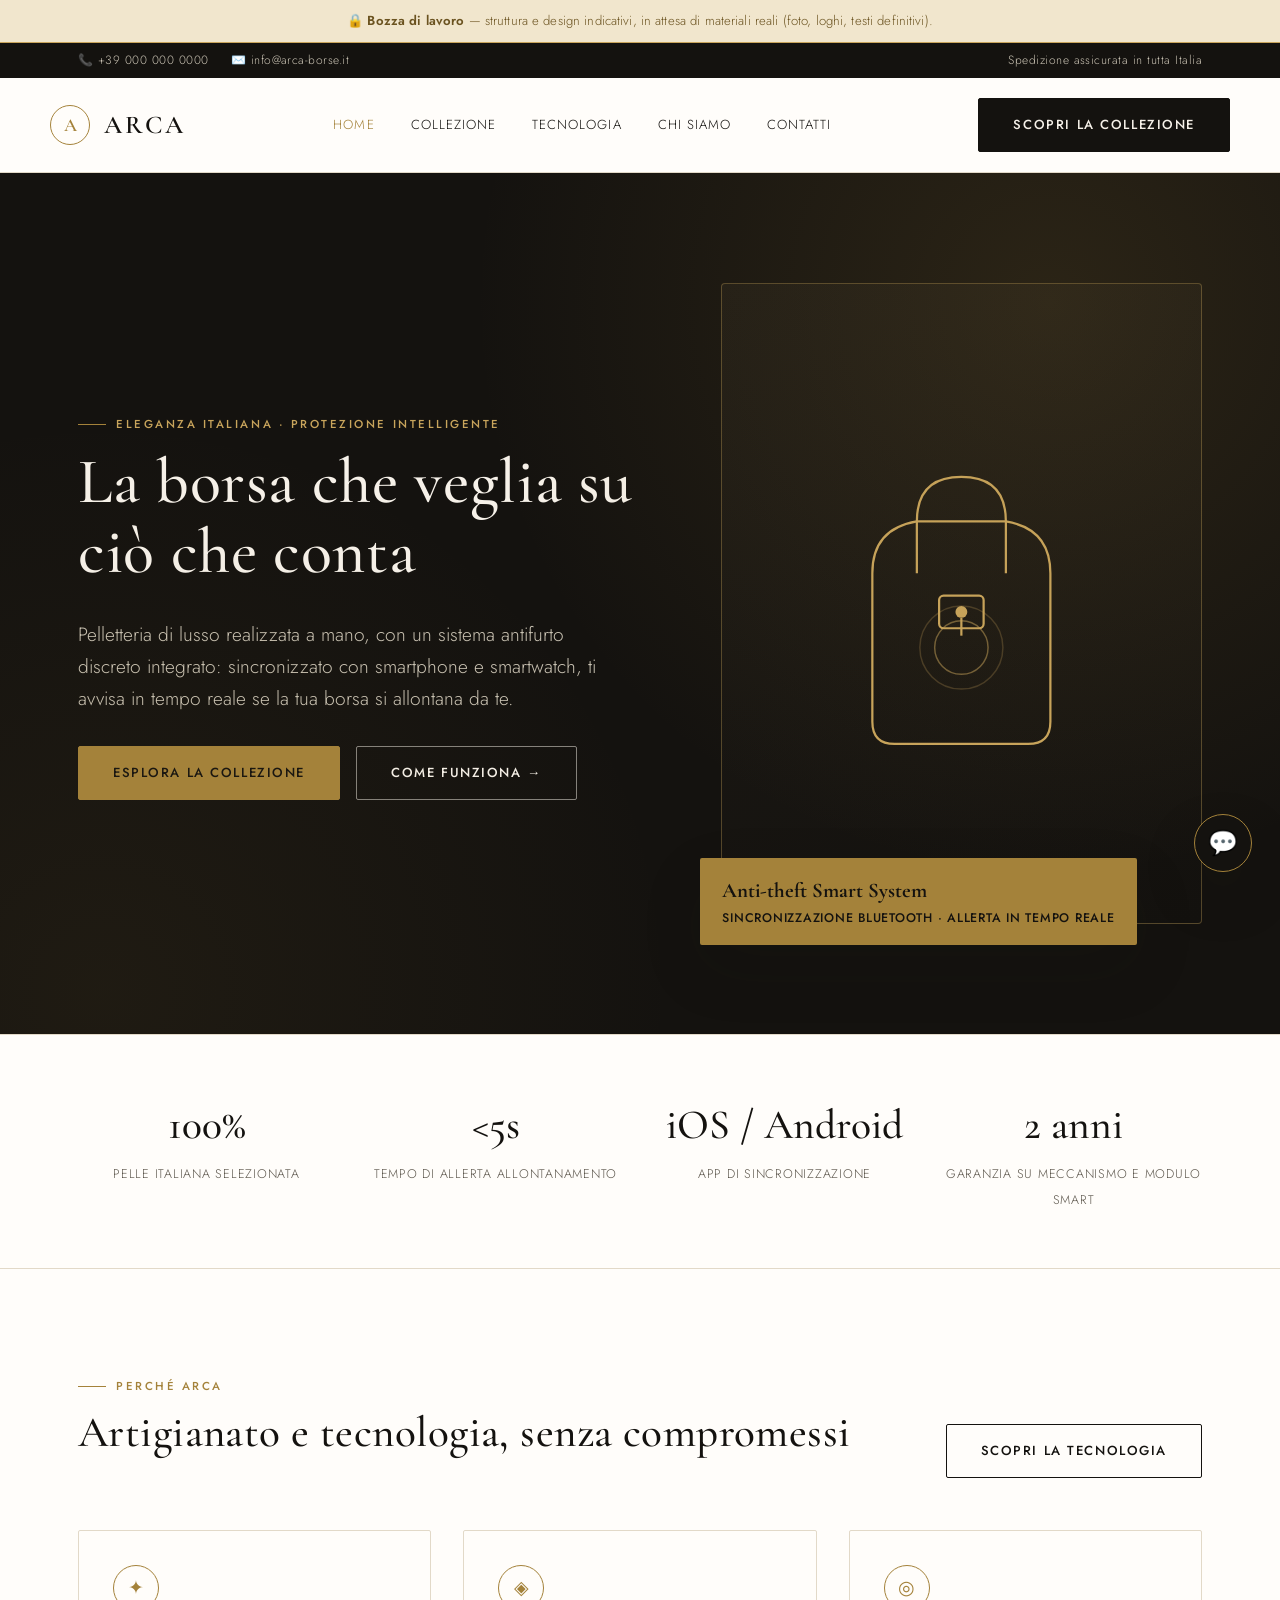
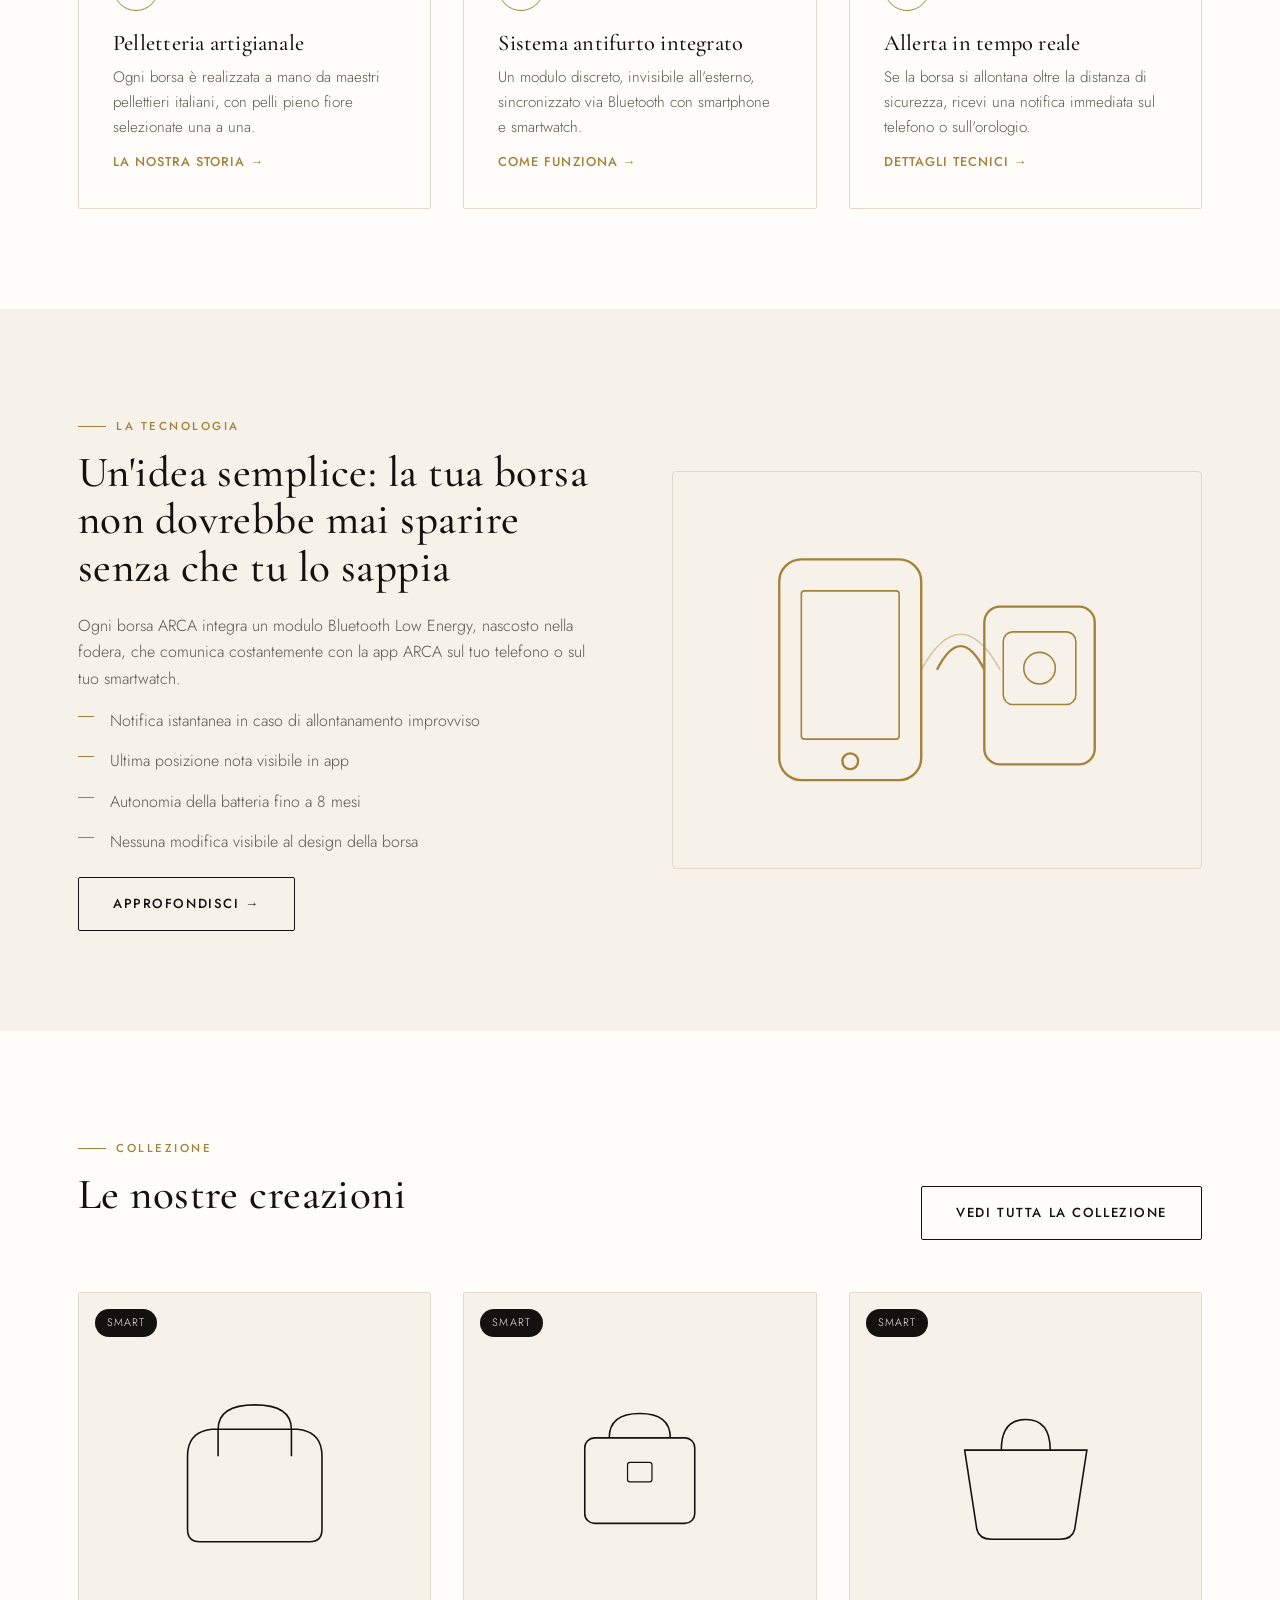
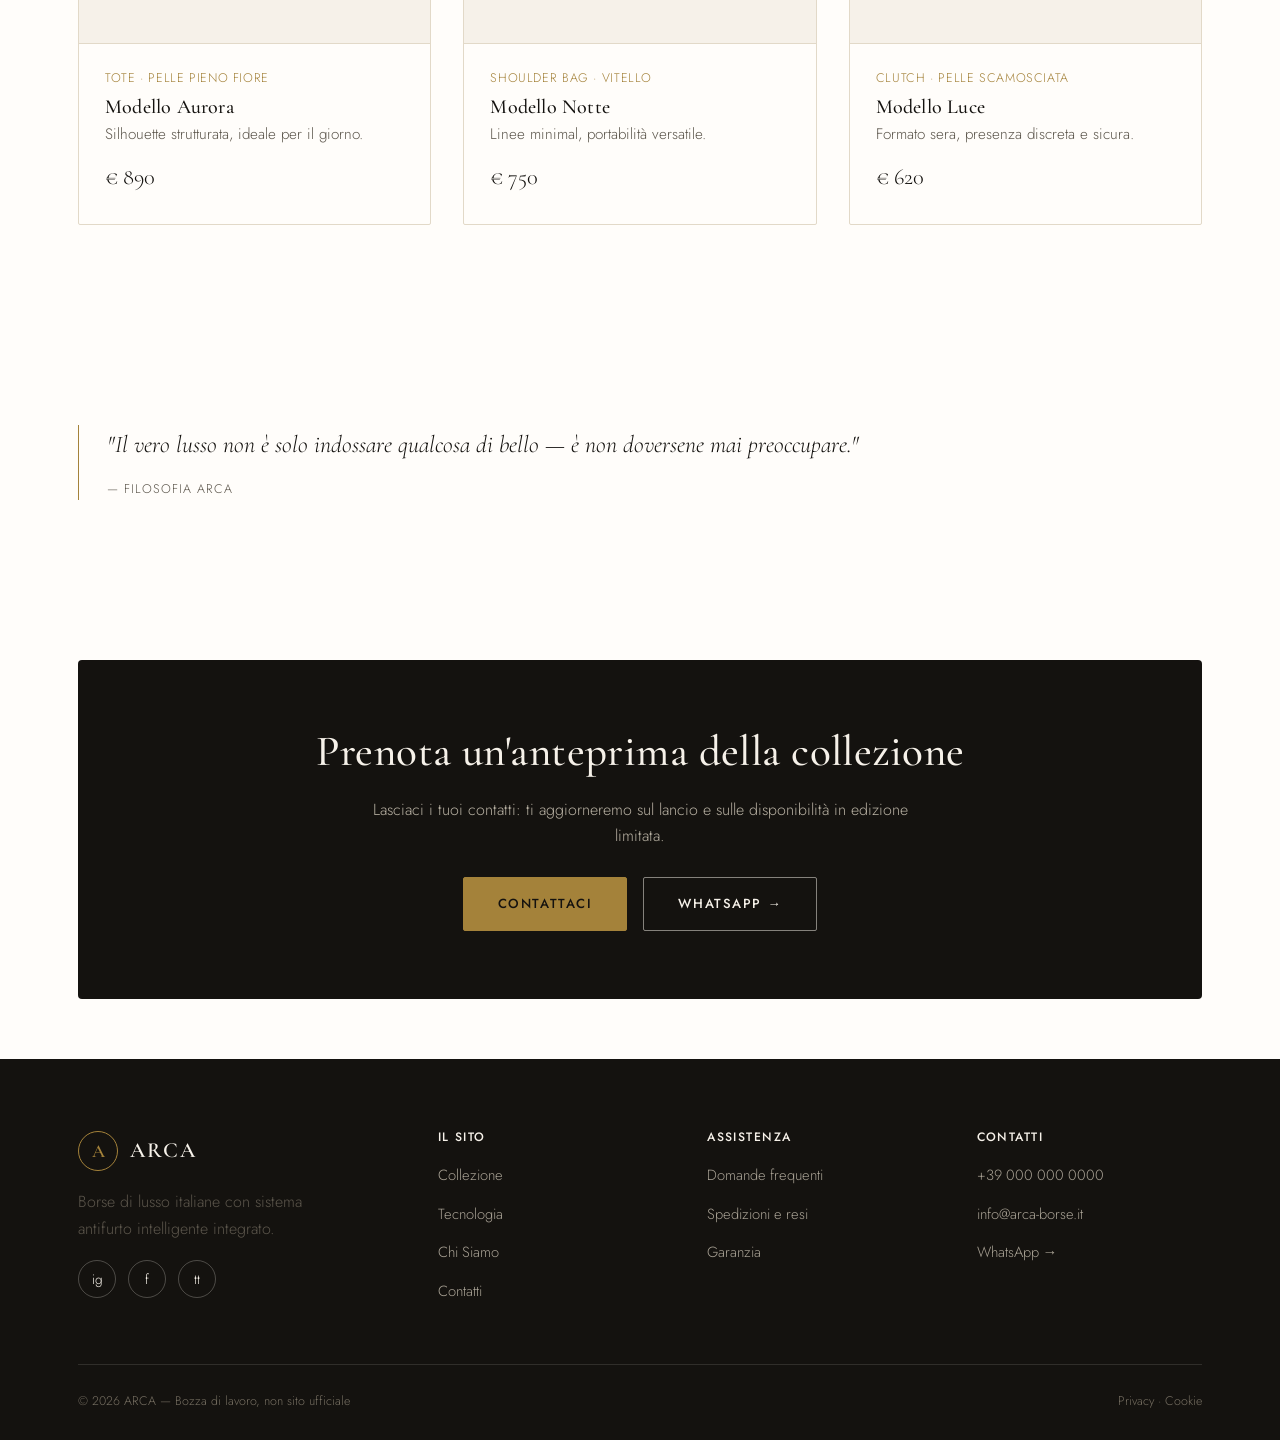
==== index.html @ d9503a75 "Add files via upload" ====
<!DOCTYPE html>
<html lang="it">
<head>
<meta charset="UTF-8">
<meta name="viewport" content="width=device-width, initial-scale=1.0">
<title>ARCA — Borse di lusso con sistema antifurto intelligente</title>
<meta name="description" content="ARCA: borse di lusso italiane con sistema antifurto integrato, sincronizzato con smartphone e smartwatch. Eleganza artigianale, protezione intelligente.">
<link rel="preconnect" href="https://fonts.googleapis.com">
<link href="https://fonts.googleapis.com/css2?family=Cormorant+Garamond:wght@500;600;700&family=Jost:wght@300;400;500;600&display=swap" rel="stylesheet">
<link rel="stylesheet" href="css/style.css">
</head>
<body>

<div class="draft-banner">🔒 <strong>Bozza di lavoro</strong> — struttura e design indicativi, in attesa di materiali reali (foto, loghi, testi definitivi).</div>

<header class="site-header">
  <div class="topbar">
    <div class="container">
      <div class="topbar-contacts">
        <a href="tel:+390000000000">📞 +39 000 000 0000</a>
        <a href="mailto:info@arca-borse.it">✉️ info@arca-borse.it</a>
      </div>
      <div class="topbar-contacts">
        <span>Spedizione assicurata in tutta Italia</span>
      </div>
    </div>
  </div>
  <nav class="navbar container">
    <a href="index.html" class="brand">
      <span class="brand-mark">A</span>
      <span>ARCA</span>
    </a>
    <ul class="nav-links">
      <li><a href="index.html" class="active">Home</a></li>
      <li><a href="collezione.html">Collezione</a></li>
      <li><a href="tecnologia.html">Tecnologia</a></li>
      <li><a href="chi-siamo.html">Chi Siamo</a></li>
      <li><a href="contatti.html">Contatti</a></li>
    </ul>
    <div class="nav-cta">
      <a href="collezione.html" class="btn btn--primary">Scopri la collezione</a>
      <button class="nav-toggle" aria-label="Menu">☰</button>
    </div>
  </nav>
</header>

<section class="hero">
  <div class="container">
    <div>
      <div class="eyebrow" style="color:var(--gold-light);">Eleganza italiana · Protezione intelligente</div>
      <h1>La borsa che veglia su ciò che conta</h1>
      <p class="lead">Pelletteria di lusso realizzata a mano, con un sistema antifurto discreto integrato: sincronizzato con smartphone e smartwatch, ti avvisa in tempo reale se la tua borsa si allontana da te.</p>
      <div class="hero-actions">
        <a href="collezione.html" class="btn btn--gold">Esplora la collezione</a>
        <a href="tecnologia.html" class="btn btn--outline-light">Come funziona →</a>
      </div>
    </div>
    <div class="hero-media">
      <svg viewBox="0 0 200 220" fill="none" xmlns="http://www.w3.org/2000/svg">
        <path d="M40 90 Q40 60 70 55 L130 55 Q160 60 160 90 L160 190 Q160 205 145 205 L55 205 Q40 205 40 190 Z" stroke="#c9a55c" stroke-width="1.5"/>
        <path d="M70 90 L70 55 Q70 25 100 25 Q130 25 130 55 L130 90" stroke="#c9a55c" stroke-width="1.5"/>
        <rect x="85" y="105" width="30" height="22" rx="3" stroke="#c9a55c" stroke-width="1.5"/>
        <circle cx="100" cy="116" r="4" fill="#c9a55c"/>
        <path d="M100 120 L100 132" stroke="#c9a55c" stroke-width="1.5"/>
        <circle cx="100" cy="140" r="18" stroke="#c9a55c" stroke-width="1" opacity="0.5"/>
        <circle cx="100" cy="140" r="28" stroke="#c9a55c" stroke-width="1" opacity="0.25"/>
      </svg>
      <div class="hero-badge">
        <b>Anti-theft Smart System</b>
        Sincronizzazione Bluetooth · Allerta in tempo reale
      </div>
    </div>
  </div>
</section>

<section class="stats-strip">
  <div class="container">
    <div class="grid grid--4">
      <div><b>100%</b><span>Pelle italiana selezionata</span></div>
      <div><b>&lt;5s</b><span>Tempo di allerta allontanamento</span></div>
      <div><b>iOS / Android</b><span>App di sincronizzazione</span></div>
      <div><b>2 anni</b><span>Garanzia su meccanismo e modulo smart</span></div>
    </div>
  </div>
</section>

<section class="section">
  <div class="container">
    <div class="section-head">
      <div>
        <div class="eyebrow">Perché ARCA</div>
        <h2>Artigianato e tecnologia, senza compromessi</h2>
      </div>
      <a href="tecnologia.html" class="btn btn--outline">Scopri la tecnologia</a>
    </div>
    <div class="grid grid--3">
      <div class="card">
        <div class="card-icon">✦</div>
        <h3>Pelletteria artigianale</h3>
        <p>Ogni borsa è realizzata a mano da maestri pellettieri italiani, con pelli pieno fiore selezionate una a una.</p>
        <a href="chi-siamo.html" class="card-link">La nostra storia →</a>
      </div>
      <div class="card">
        <div class="card-icon">◈</div>
        <h3>Sistema antifurto integrato</h3>
        <p>Un modulo discreto, invisibile all'esterno, sincronizzato via Bluetooth con smartphone e smartwatch.</p>
        <a href="tecnologia.html" class="card-link">Come funziona →</a>
      </div>
      <div class="card">
        <div class="card-icon">◎</div>
        <h3>Allerta in tempo reale</h3>
        <p>Se la borsa si allontana oltre la distanza di sicurezza, ricevi una notifica immediata sul telefono o sull'orologio.</p>
        <a href="tecnologia.html" class="card-link">Dettagli tecnici →</a>
      </div>
    </div>
  </div>
</section>

<section class="section section--cream">
  <div class="container feature">
    <div>
      <div class="eyebrow">La tecnologia</div>
      <h2>Un'idea semplice: la tua borsa non dovrebbe mai sparire senza che tu lo sappia</h2>
      <p>Ogni borsa ARCA integra un modulo Bluetooth Low Energy, nascosto nella fodera, che comunica costantemente con la app ARCA sul tuo telefono o sul tuo smartwatch.</p>
      <ul class="list-check">
        <li>Notifica istantanea in caso di allontanamento improvviso</li>
        <li>Ultima posizione nota visibile in app</li>
        <li>Autonomia della batteria fino a 8 mesi</li>
        <li>Nessuna modifica visibile al design della borsa</li>
      </ul>
      <a href="tecnologia.html" class="btn btn--outline" style="margin-top:8px;">Approfondisci →</a>
    </div>
    <div class="feature-media">
      <svg viewBox="0 0 240 200" fill="none" xmlns="http://www.w3.org/2000/svg">
        <rect x="20" y="30" width="90" height="140" rx="14" stroke="#a4823a" stroke-width="1.5"/>
        <rect x="34" y="50" width="62" height="94" rx="2" stroke="#a4823a" stroke-width="1"/>
        <circle cx="65" cy="158" r="5" stroke="#a4823a" stroke-width="1.5"/>
        <path d="M120 100 Q135 70 150 100" stroke="#a4823a" stroke-width="1.5" fill="none"/>
        <path d="M110 100 Q135 55 160 100" stroke="#a4823a" stroke-width="1" fill="none" opacity="0.4"/>
        <rect x="150" y="60" width="70" height="100" rx="10" stroke="#a4823a" stroke-width="1.5"/>
        <rect x="162" y="76" width="46" height="46" rx="6" stroke="#a4823a" stroke-width="1"/>
        <circle cx="185" cy="99" r="10" stroke="#a4823a" stroke-width="1"/>
      </svg>
    </div>
  </div>
</section>

<section class="section">
  <div class="container">
    <div class="section-head">
      <div>
        <div class="eyebrow">Collezione</div>
        <h2>Le nostre creazioni</h2>
      </div>
      <a href="collezione.html" class="btn btn--outline">Vedi tutta la collezione</a>
    </div>
    <div class="grid grid--3">
      <div class="card product-card">
        <div class="product-media">
          <span class="product-tag">Smart</span>
          <svg viewBox="0 0 160 140" fill="none" xmlns="http://www.w3.org/2000/svg">
            <path d="M25 60 Q25 40 45 38 L115 38 Q135 40 135 60 L135 120 Q135 130 125 130 L35 130 Q25 130 25 120 Z" stroke="#14120f" stroke-width="1.3"/>
            <path d="M50 60 L50 38 Q50 18 80 18 Q110 18 110 38 L110 60" stroke="#14120f" stroke-width="1.3"/>
          </svg>
        </div>
        <div class="product-body">
          <div class="product-meta">Tote · Pelle pieno fiore</div>
          <h3>Modello Aurora</h3>
          <p>Silhouette strutturata, ideale per il giorno.</p>
          <div class="product-price">€ 890</div>
        </div>
      </div>
      <div class="card product-card">
        <div class="product-media">
          <span class="product-tag">Smart</span>
          <svg viewBox="0 0 160 140" fill="none" xmlns="http://www.w3.org/2000/svg">
            <rect x="35" y="45" width="90" height="70" rx="8" stroke="#14120f" stroke-width="1.3"/>
            <path d="M55 45 Q55 25 80 25 Q105 25 105 45" stroke="#14120f" stroke-width="1.3"/>
            <rect x="70" y="65" width="20" height="16" rx="2" stroke="#14120f" stroke-width="1"/>
          </svg>
        </div>
        <div class="product-body">
          <div class="product-meta">Shoulder bag · Vitello</div>
          <h3>Modello Notte</h3>
          <p>Linee minimal, portabilità versatile.</p>
          <div class="product-price">€ 750</div>
        </div>
      </div>
      <div class="card product-card">
        <div class="product-media">
          <span class="product-tag">Smart</span>
          <svg viewBox="0 0 160 140" fill="none" xmlns="http://www.w3.org/2000/svg">
            <path d="M30 55 L130 55 L120 120 Q118 128 108 128 L52 128 Q42 128 40 120 Z" stroke="#14120f" stroke-width="1.3"/>
            <path d="M60 55 Q60 30 80 30 Q100 30 100 55" stroke="#14120f" stroke-width="1.3"/>
          </svg>
        </div>
        <div class="product-body">
          <div class="product-meta">Clutch · Pelle scamosciata</div>
          <h3>Modello Luce</h3>
          <p>Formato sera, presenza discreta e sicura.</p>
          <div class="product-price">€ 620</div>
        </div>
      </div>
    </div>
  </div>
</section>

<section class="section">
  <div class="container">
    <blockquote class="quote-block">
      "Il vero lusso non è solo indossare qualcosa di bello — è non doversene mai preoccupare."
      <cite>— Filosofia ARCA</cite>
    </blockquote>
  </div>
</section>

<section class="section--tight">
  <div class="container">
    <div class="cta-banner">
      <h2>Prenota un'anteprima della collezione</h2>
      <p>Lasciaci i tuoi contatti: ti aggiorneremo sul lancio e sulle disponibilità in edizione limitata.</p>
      <div class="cta-actions">
        <a href="contatti.html" class="btn btn--gold">Contattaci</a>
        <a href="https://wa.me/390000000000" class="btn btn--outline-light" target="_blank" rel="noopener">WhatsApp →</a>
      </div>
    </div>
  </div>
</section>

<footer class="site-footer">
  <div class="container">
    <div class="footer-grid">
      <div>
        <div class="footer-brand"><span class="brand-mark">A</span> ARCA</div>
        <p style="max-width:280px;">Borse di lusso italiane con sistema antifurto intelligente integrato.</p>
        <div class="footer-social">
          <a href="#" aria-label="Instagram">ig</a>
          <a href="#" aria-label="Facebook">f</a>
          <a href="#" aria-label="TikTok">tt</a>
        </div>
      </div>
      <div class="footer-col">
        <h4>Il sito</h4>
        <ul>
          <li><a href="collezione.html">Collezione</a></li>
          <li><a href="tecnologia.html">Tecnologia</a></li>
          <li><a href="chi-siamo.html">Chi Siamo</a></li>
          <li><a href="contatti.html">Contatti</a></li>
        </ul>
      </div>
      <div class="footer-col">
        <h4>Assistenza</h4>
        <ul>
          <li><a href="contatti.html">Domande frequenti</a></li>
          <li><a href="contatti.html">Spedizioni e resi</a></li>
          <li><a href="contatti.html">Garanzia</a></li>
        </ul>
      </div>
      <div class="footer-col">
        <h4>Contatti</h4>
        <ul>
          <li><a href="tel:+390000000000">+39 000 000 0000</a></li>
          <li><a href="mailto:info@arca-borse.it">info@arca-borse.it</a></li>
          <li><a href="https://wa.me/390000000000">WhatsApp →</a></li>
        </ul>
      </div>
    </div>
    <div class="footer-bottom">
      <span>© 2026 ARCA — Bozza di lavoro, non sito ufficiale</span>
      <span><a href="#">Privacy</a> · <a href="#">Cookie</a></span>
    </div>
  </div>
</footer>

<a href="https://wa.me/390000000000" class="whatsapp-float" target="_blank" rel="noopener" aria-label="WhatsApp">💬</a>

<script src="js/main.js"></script>
</body>
</html>
---- css/style.css ----
/* ==========================================================================
   ARCA — Borse di lusso con sistema antifurto intelligente
   Bozza — Minimalismo lusso: nero, crema, oro
   ========================================================================== */

:root {
  --black: #14120f;
  --black-soft: #26221d;
  --cream: #f6f1e9;
  --cream-dark: #ece4d6;
  --paper: #fffdfa;
  --gold: #a4823a;
  --gold-light: #c9a55c;
  --gold-pale: #f1e6cd;
  --ink-soft: #5c564c;
  --line: #e2d9c8;
  --radius: 2px;
  --radius-lg: 4px;
  --shadow: 0 10px 32px rgba(20, 18, 15, 0.08);
  --shadow-lg: 0 24px 60px rgba(20, 18, 15, 0.14);
  --maxw: 1180px;
  font-size: 16px;
}

* { box-sizing: border-box; }
html { scroll-behavior: smooth; }

body {
  margin: 0;
  font-family: "Jost", -apple-system, BlinkMacSystemFont, "Segoe UI", sans-serif;
  color: var(--black);
  background: var(--paper);
  line-height: 1.65;
  -webkit-font-smoothing: antialiased;
  font-weight: 300;
}

h1, h2, h3, h4 {
  font-family: "Cormorant Garamond", Georgia, serif;
  font-weight: 500;
  line-height: 1.1;
  letter-spacing: .01em;
  margin: 0 0 .5em;
  color: var(--black);
}

h1 { font-size: clamp(2.6rem, 5vw, 4.2rem); font-weight: 500; }
h2 { font-size: clamp(1.9rem, 3.4vw, 2.7rem); }
h3 { font-size: 1.4rem; }

p { margin: 0 0 1em; color: var(--ink-soft); font-weight: 300; }

a { color: var(--black); text-decoration: none; }
a:hover { color: var(--gold); }

img, svg { max-width: 100%; display: block; }

.container {
  max-width: var(--maxw);
  margin: 0 auto;
  padding: 0 28px;
}

.section { padding: 100px 0; }
.section--tight { padding: 60px 0; }
.section--dark { background: var(--black); color: var(--cream); }
.section--dark h2, .section--dark h3 { color: var(--cream); }
.section--dark p { color: #b8b1a3; }
.section--cream { background: var(--cream); }

.eyebrow {
  display: inline-flex;
  align-items: center;
  gap: 10px;
  font-size: .72rem;
  font-weight: 500;
  letter-spacing: .22em;
  text-transform: uppercase;
  color: var(--gold);
  margin-bottom: 1.1em;
}
.eyebrow::before {
  content: "";
  width: 28px;
  height: 1px;
  background: var(--gold);
  display: inline-block;
}

.lead {
  font-size: 1.2rem;
  max-width: 620px;
  font-weight: 300;
}

/* ---------- buttons ---------- */
.btn {
  display: inline-flex;
  align-items: center;
  gap: 10px;
  padding: 15px 34px;
  border-radius: var(--radius);
  font-weight: 500;
  font-size: .82rem;
  letter-spacing: .12em;
  text-transform: uppercase;
  cursor: pointer;
  border: 1px solid transparent;
  transition: background .2s ease, color .2s ease, border-color .2s ease, transform .2s ease;
}
.btn:hover { text-decoration: none; }

.btn--primary {
  background: var(--black);
  color: var(--cream);
  border-color: var(--black);
}
.btn--primary:hover { background: var(--gold); border-color: var(--gold); color: var(--black); }

.btn--gold {
  background: var(--gold);
  color: var(--black);
  border-color: var(--gold);
}
.btn--gold:hover { background: var(--gold-light); border-color: var(--gold-light); }

.btn--outline {
  background: transparent;
  border-color: var(--black);
  color: var(--black);
}
.btn--outline:hover { background: var(--black); color: var(--cream); }

.btn--outline-light {
  background: transparent;
  border-color: rgba(246,241,233,.5);
  color: var(--cream);
}
.btn--outline-light:hover { background: var(--cream); color: var(--black); border-color: var(--cream); }

/* ---------- header ---------- */
.site-header {
  position: sticky;
  top: 0;
  z-index: 100;
  background: rgba(255,253,250,.94);
  backdrop-filter: blur(10px);
  border-bottom: 1px solid var(--line);
}

.topbar {
  background: var(--black);
  color: #c9c2b3;
  font-size: .75rem;
  letter-spacing: .04em;
}
.topbar .container {
  display: flex;
  justify-content: space-between;
  align-items: center;
  padding-top: 8px;
  padding-bottom: 8px;
  gap: 16px;
  flex-wrap: wrap;
}
.topbar a { color: #c9c2b3; }
.topbar a:hover { color: var(--gold-light); }
.topbar-contacts { display: flex; gap: 22px; flex-wrap: wrap; }

.navbar {
  display: flex;
  align-items: center;
  justify-content: space-between;
  padding: 20px 0;
  gap: 16px;
}

.brand {
  display: flex;
  align-items: center;
  gap: 14px;
  font-family: "Cormorant Garamond", serif;
  font-weight: 600;
  font-size: 1.6rem;
  letter-spacing: .12em;
  color: var(--black);
}
.brand:hover { text-decoration: none; color: var(--black); }
.brand-mark {
  width: 40px;
  height: 40px;
  border-radius: 50%;
  border: 1px solid var(--gold);
  color: var(--gold);
  display: flex;
  align-items: center;
  justify-content: center;
  font-family: "Cormorant Garamond", serif;
  font-weight: 600;
  font-size: 1.15rem;
  letter-spacing: 0;
}

.nav-links {
  display: flex;
  gap: 36px;
  list-style: none;
  margin: 0;
  padding: 0;
  font-size: .82rem;
  letter-spacing: .08em;
  text-transform: uppercase;
}
.nav-links a { color: var(--black); }
.nav-links a:hover, .nav-links a.active { color: var(--gold); }

.nav-cta { display: flex; align-items: center; gap: 18px; }

.nav-toggle {
  display: none;
  background: none;
  border: none;
  font-size: 1.6rem;
  cursor: pointer;
  color: var(--black);
}

@media (max-width: 900px) {
  .nav-links {
    position: absolute;
    top: 100%;
    left: 0;
    right: 0;
    background: var(--paper);
    flex-direction: column;
    padding: 24px 28px;
    gap: 20px;
    border-bottom: 1px solid var(--line);
    display: none;
  }
  .nav-links.open { display: flex; }
  .nav-toggle { display: block; }
  .topbar-contacts { display: none; }
}

/* ---------- hero ---------- */
.hero {
  position: relative;
  background: var(--black);
  color: var(--cream);
  overflow: hidden;
}
.hero::after {
  content: "";
  position: absolute;
  inset: 0;
  background:
    radial-gradient(circle at 82% 15%, rgba(164,130,58,.16) 0, transparent 45%),
    radial-gradient(circle at 8% 95%, rgba(164,130,58,.08) 0, transparent 40%);
  pointer-events: none;
}
.hero .container {
  position: relative;
  padding-top: 110px;
  padding-bottom: 110px;
  display: grid;
  grid-template-columns: 1.1fr .9fr;
  gap: 56px;
  align-items: center;
}
.hero h1 { color: var(--cream); }
.hero p.lead { color: #c9c2b3; max-width: 520px; }
.hero-actions { display: flex; gap: 16px; margin-top: 32px; flex-wrap: wrap; }

.hero-media {
  aspect-ratio: 3/4;
  border: 1px solid rgba(201,165,92,.35);
  border-radius: var(--radius-lg);
  display: flex;
  align-items: center;
  justify-content: center;
  background: linear-gradient(160deg, #1d1a15, #14120f);
  position: relative;
}
.hero-media svg { width: 62%; height: 62%; }

.hero-badge {
  position: absolute;
  bottom: -22px;
  left: -22px;
  background: var(--gold);
  color: var(--black);
  padding: 16px 22px;
  border-radius: var(--radius);
  font-size: .78rem;
  letter-spacing: .06em;
  text-transform: uppercase;
  font-weight: 500;
  box-shadow: var(--shadow-lg);
}
.hero-badge b { display: block; font-family: "Cormorant Garamond", serif; font-size: 1.3rem; text-transform: none; letter-spacing: 0; }

@media (max-width: 900px) {
  .hero .container { grid-template-columns: 1fr; }
  .hero-badge { position: static; margin-top: 20px; display: inline-block; }
}

/* ---------- page hero (inner pages) ---------- */
.page-hero {
  background: var(--cream);
  border-bottom: 1px solid var(--line);
  padding: 64px 0;
}
.page-hero p { max-width: 700px; }

/* ---------- grid / cards ---------- */
.grid { display: grid; gap: 32px; }
.grid--3 { grid-template-columns: repeat(3, 1fr); }
.grid--4 { grid-template-columns: repeat(4, 1fr); }
.grid--2 { grid-template-columns: repeat(2, 1fr); }

@media (max-width: 900px) {
  .grid--3, .grid--4 { grid-template-columns: repeat(2, 1fr); }
}
@media (max-width: 620px) {
  .grid--2, .grid--3, .grid--4 { grid-template-columns: 1fr; }
}

.card {
  background: var(--paper);
  border: 1px solid var(--line);
  border-radius: var(--radius);
  padding: 34px;
  transition: box-shadow .25s ease, transform .25s ease, border-color .25s ease;
}
.card:hover { box-shadow: var(--shadow); transform: translateY(-4px); border-color: var(--gold-light); }

.card-icon {
  width: 46px;
  height: 46px;
  border-radius: 50%;
  border: 1px solid var(--gold);
  color: var(--gold);
  display: flex;
  align-items: center;
  justify-content: center;
  font-size: 1.2rem;
  margin-bottom: 20px;
}

.card h3 { margin-bottom: .4em; }
.card p { margin-bottom: .5em; font-size: .95rem; }
.card-link { font-size: .8rem; letter-spacing: .08em; text-transform: uppercase; color: var(--gold); font-weight: 500; }

/* ---------- section head ---------- */
.section-head {
  display: flex;
  justify-content: space-between;
  align-items: flex-end;
  gap: 24px;
  margin-bottom: 52px;
  flex-wrap: wrap;
}
.section-head p { margin: 0; }

/* ---------- stats strip ---------- */
.stats-strip { padding: 56px 0; border-top: 1px solid var(--line); border-bottom: 1px solid var(--line); }
.stats-strip .grid { text-align: center; }
.stats-strip b {
  display: block;
  font-family: "Cormorant Garamond", serif;
  font-size: 2.6rem;
  color: var(--black);
  font-weight: 500;
}
.stats-strip span { font-size: .78rem; letter-spacing: .06em; text-transform: uppercase; color: var(--ink-soft); }

/* ---------- feature (two columns) ---------- */
.feature {
  display: grid;
  grid-template-columns: 1fr 1fr;
  gap: 64px;
  align-items: center;
}
.feature-media {
  aspect-ratio: 4/3;
  border-radius: var(--radius-lg);
  background: var(--cream);
  display: flex;
  align-items: center;
  justify-content: center;
  border: 1px solid var(--line);
  padding: 40px;
}
.feature-media svg { width: 100%; height: 100%; }
@media (max-width: 900px) {
  .feature { grid-template-columns: 1fr; }
}
.feature.reverse .feature-media { order: 2; }
@media (max-width: 900px) {
  .feature.reverse .feature-media { order: 0; }
}

/* ---------- list-check ---------- */
.list-check { list-style: none; padding: 0; margin: 0; }
.list-check li {
  position: relative;
  padding-left: 32px;
  margin-bottom: 14px;
  color: var(--ink-soft);
}
.list-check li::before {
  content: "";
  position: absolute;
  left: 0;
  top: .5em;
  width: 16px;
  height: 1px;
  background: var(--gold);
}

/* ---------- CTA banner ---------- */
.cta-banner {
  background: var(--black);
  color: var(--cream);
  border-radius: var(--radius-lg);
  padding: 68px;
  text-align: center;
}
.cta-banner h2 { color: var(--cream); }
.cta-banner p { color: #b8b1a3; max-width: 560px; margin-left: auto; margin-right: auto; }
.cta-actions { display: flex; gap: 16px; justify-content: center; margin-top: 28px; flex-wrap: wrap; }

/* ---------- product grid ---------- */
.product-card { display: flex; flex-direction: column; height: 100%; padding: 0; overflow: hidden; }
.product-media {
  aspect-ratio: 1/1;
  background: var(--cream);
  display: flex;
  align-items: center;
  justify-content: center;
  padding: 36px;
  position: relative;
  border-bottom: 1px solid var(--line);
}
.product-media svg { width: 70%; height: 70%; }
.product-tag {
  position: absolute;
  top: 16px;
  left: 16px;
  background: var(--black);
  color: var(--cream);
  font-size: .68rem;
  letter-spacing: .1em;
  text-transform: uppercase;
  padding: 5px 12px;
  border-radius: 999px;
}
.product-body { padding: 24px 26px 28px; }
.product-body h3 { margin-bottom: .2em; font-size: 1.25rem; }
.product-meta { font-size: .78rem; letter-spacing: .05em; text-transform: uppercase; color: var(--gold); margin-bottom: .6em; }
.product-price { font-family: "Cormorant Garamond", serif; font-size: 1.4rem; color: var(--black); margin-top: 12px; }

/* ---------- quote ---------- */
.quote-block {
  border-left: 1px solid var(--gold);
  padding-left: 28px;
  font-family: "Cormorant Garamond", serif;
  font-size: 1.5rem;
  font-style: italic;
  color: var(--black);
  margin: 0;
}
.quote-block cite {
  display: block;
  margin-top: 14px;
  font-family: "Jost", sans-serif;
  font-style: normal;
  font-size: .78rem;
  letter-spacing: .08em;
  text-transform: uppercase;
  color: var(--ink-soft);
}

/* ---------- contact cards ---------- */
.contact-card {
  display: flex;
  gap: 18px;
  align-items: flex-start;
  padding: 22px;
  border: 1px solid var(--line);
  border-radius: var(--radius);
  background: var(--paper);
}
.contact-card .card-icon { margin-bottom: 0; flex-shrink: 0; }
.contact-card h4 { margin: 0 0 4px; font-family: "Jost", sans-serif; font-weight: 500; font-size: .92rem; letter-spacing: .04em; text-transform: uppercase; }
.contact-card p { margin: 0; font-size: .92rem; }

.map-embed {
  border-radius: var(--radius-lg);
  overflow: hidden;
  border: 1px solid var(--line);
  aspect-ratio: 16/9;
  filter: grayscale(1) contrast(1.05);
}
.map-embed iframe { width: 100%; height: 100%; border: 0; }

/* ---------- form ---------- */
.form-grid { display: grid; gap: 20px; }
.form-row { display: grid; grid-template-columns: 1fr 1fr; gap: 20px; }
@media (max-width: 620px) { .form-row { grid-template-columns: 1fr; } }
label { display: block; font-size: .78rem; letter-spacing: .06em; text-transform: uppercase; margin-bottom: 8px; color: var(--ink-soft); }
input, textarea, select {
  width: 100%;
  padding: 13px 16px;
  border: 1px solid var(--line);
  border-radius: var(--radius);
  font: inherit;
  background: var(--cream);
  color: var(--black);
}
input:focus, textarea:focus, select:focus {
  outline: 1px solid var(--gold);
  outline-offset: 1px;
  background: var(--paper);
}
textarea { resize: vertical; min-height: 130px; }

/* ---------- WhatsApp floating cta ---------- */
.whatsapp-float {
  position: fixed;
  bottom: 28px;
  right: 28px;
  z-index: 200;
  background: var(--black);
  color: var(--cream);
  width: 58px;
  height: 58px;
  border-radius: 50%;
  display: flex;
  align-items: center;
  justify-content: center;
  box-shadow: var(--shadow-lg);
  border: 1px solid var(--gold);
  font-size: 1.5rem;
}
.whatsapp-float:hover { background: var(--gold); color: var(--black); }

/* ---------- footer ---------- */
.site-footer {
  background: var(--black);
  color: #a8a194;
  padding: 72px 0 28px;
}
.footer-grid {
  display: grid;
  grid-template-columns: 1.4fr 1fr 1fr 1fr;
  gap: 44px;
  margin-bottom: 48px;
}
@media (max-width: 900px) {
  .footer-grid { grid-template-columns: 1fr 1fr; }
}
@media (max-width: 560px) {
  .footer-grid { grid-template-columns: 1fr; }
}
.footer-brand {
  display: flex; align-items: center; gap: 12px; color: var(--cream);
  font-family: "Cormorant Garamond", serif; font-weight: 600; margin-bottom: 18px;
  font-size: 1.35rem; letter-spacing: .1em;
}
.footer-col h4 {
  color: var(--cream);
  font-family: "Jost", sans-serif;
  font-size: .76rem;
  text-transform: uppercase;
  letter-spacing: .12em;
  margin-bottom: 18px;
  font-weight: 500;
}
.footer-col ul { list-style: none; margin: 0; padding: 0; }
.footer-col li { margin-bottom: 12px; }
.footer-col a { color: #a8a194; font-size: .92rem; }
.footer-col a:hover { color: var(--gold-light); }
.footer-social { display: flex; gap: 12px; margin-top: 18px; }
.footer-social a {
  width: 38px; height: 38px;
  border-radius: 50%;
  border: 1px solid rgba(246,241,233,.25);
  display: flex; align-items: center; justify-content: center;
  color: var(--cream);
  font-size: .85rem;
}
.footer-social a:hover { background: var(--gold); border-color: var(--gold); color: var(--black); }
.footer-bottom {
  border-top: 1px solid rgba(246,241,233,.12);
  padding-top: 26px;
  display: flex;
  justify-content: space-between;
  flex-wrap: wrap;
  gap: 12px;
  font-size: .78rem;
  color: #766f62;
}
.footer-bottom a { color: #766f62; }
.footer-bottom a:hover { color: var(--gold-light); }

/* ---------- misc ---------- */
.badge {
  display: inline-block;
  background: var(--gold-pale);
  color: var(--gold);
  font-size: .72rem;
  letter-spacing: .06em;
  text-transform: uppercase;
  font-weight: 500;
  padding: 6px 14px;
  border-radius: 999px;
}

.draft-banner {
  background: var(--gold-pale);
  border-bottom: 1px solid var(--gold-light);
  color: #6b5320;
  text-align: center;
  font-size: .82rem;
  padding: 10px 16px;
  letter-spacing: .01em;
}
.draft-banner strong { font-weight: 600; }
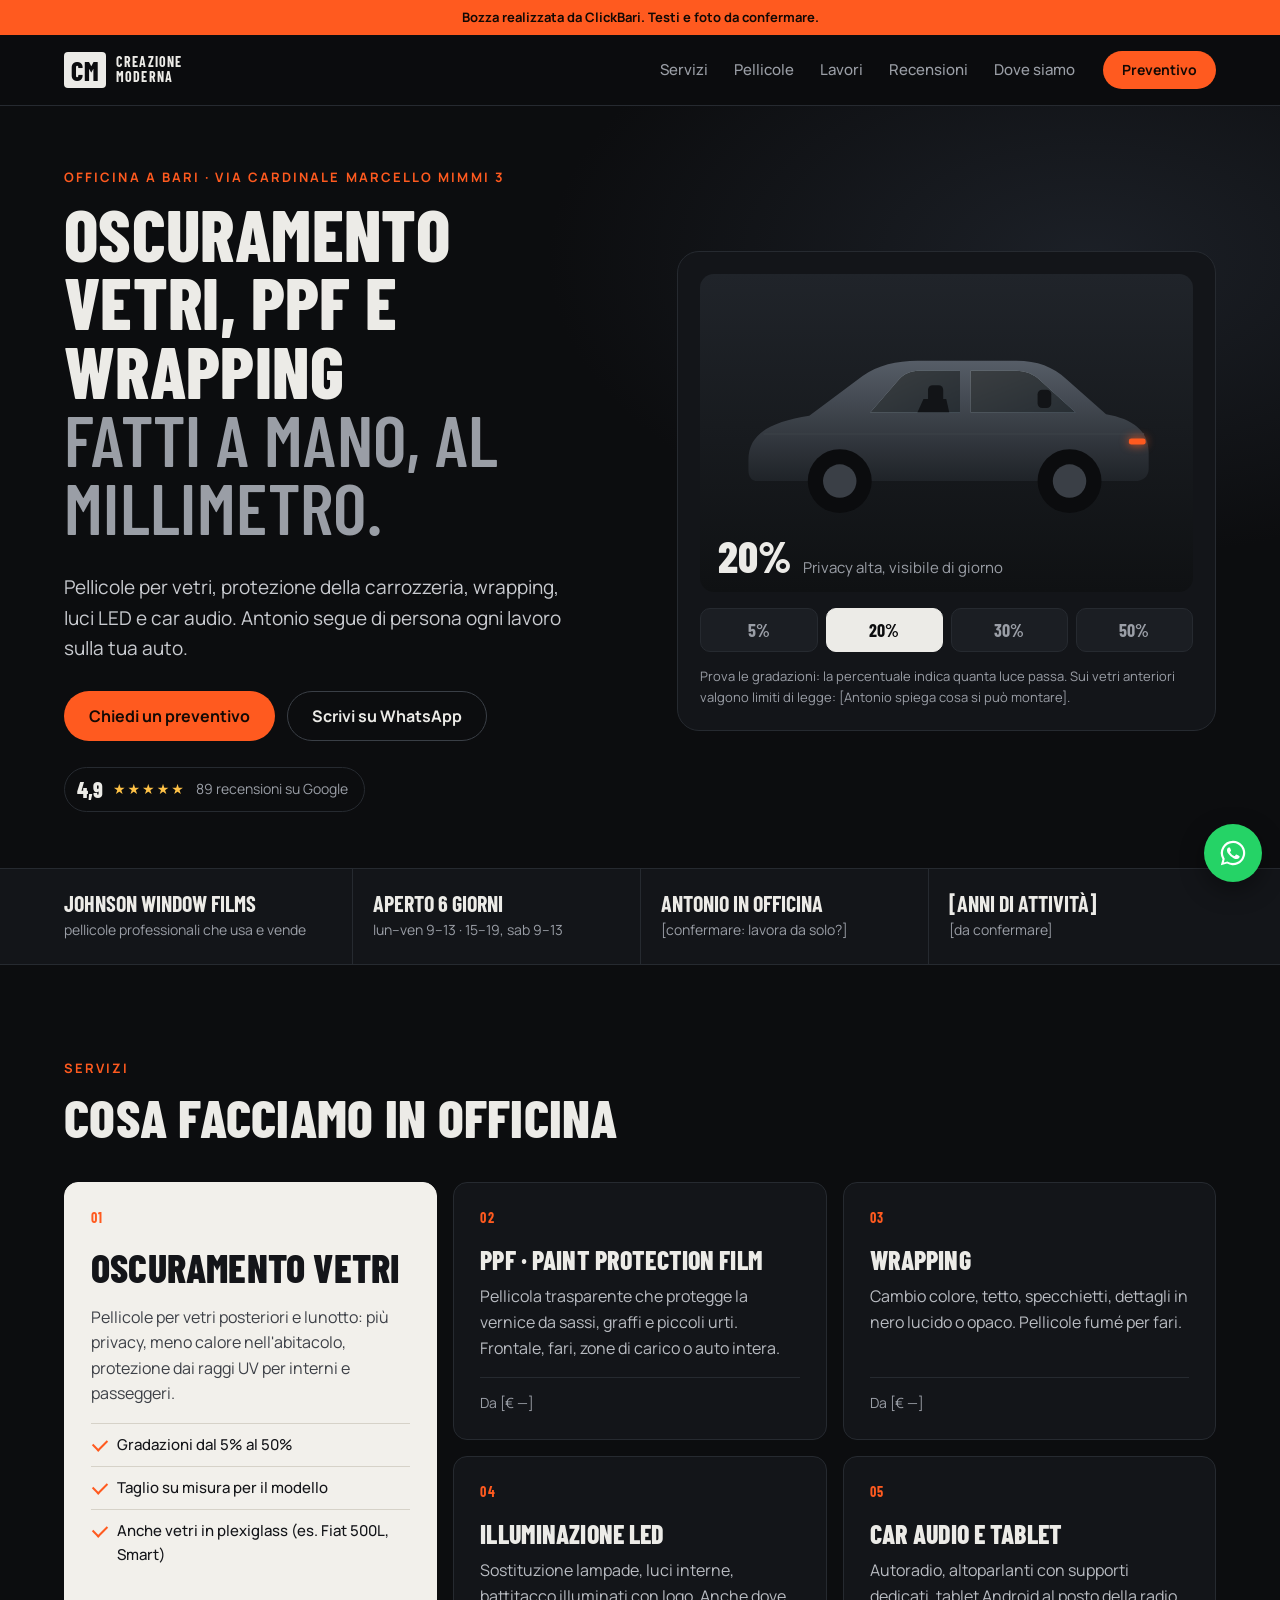
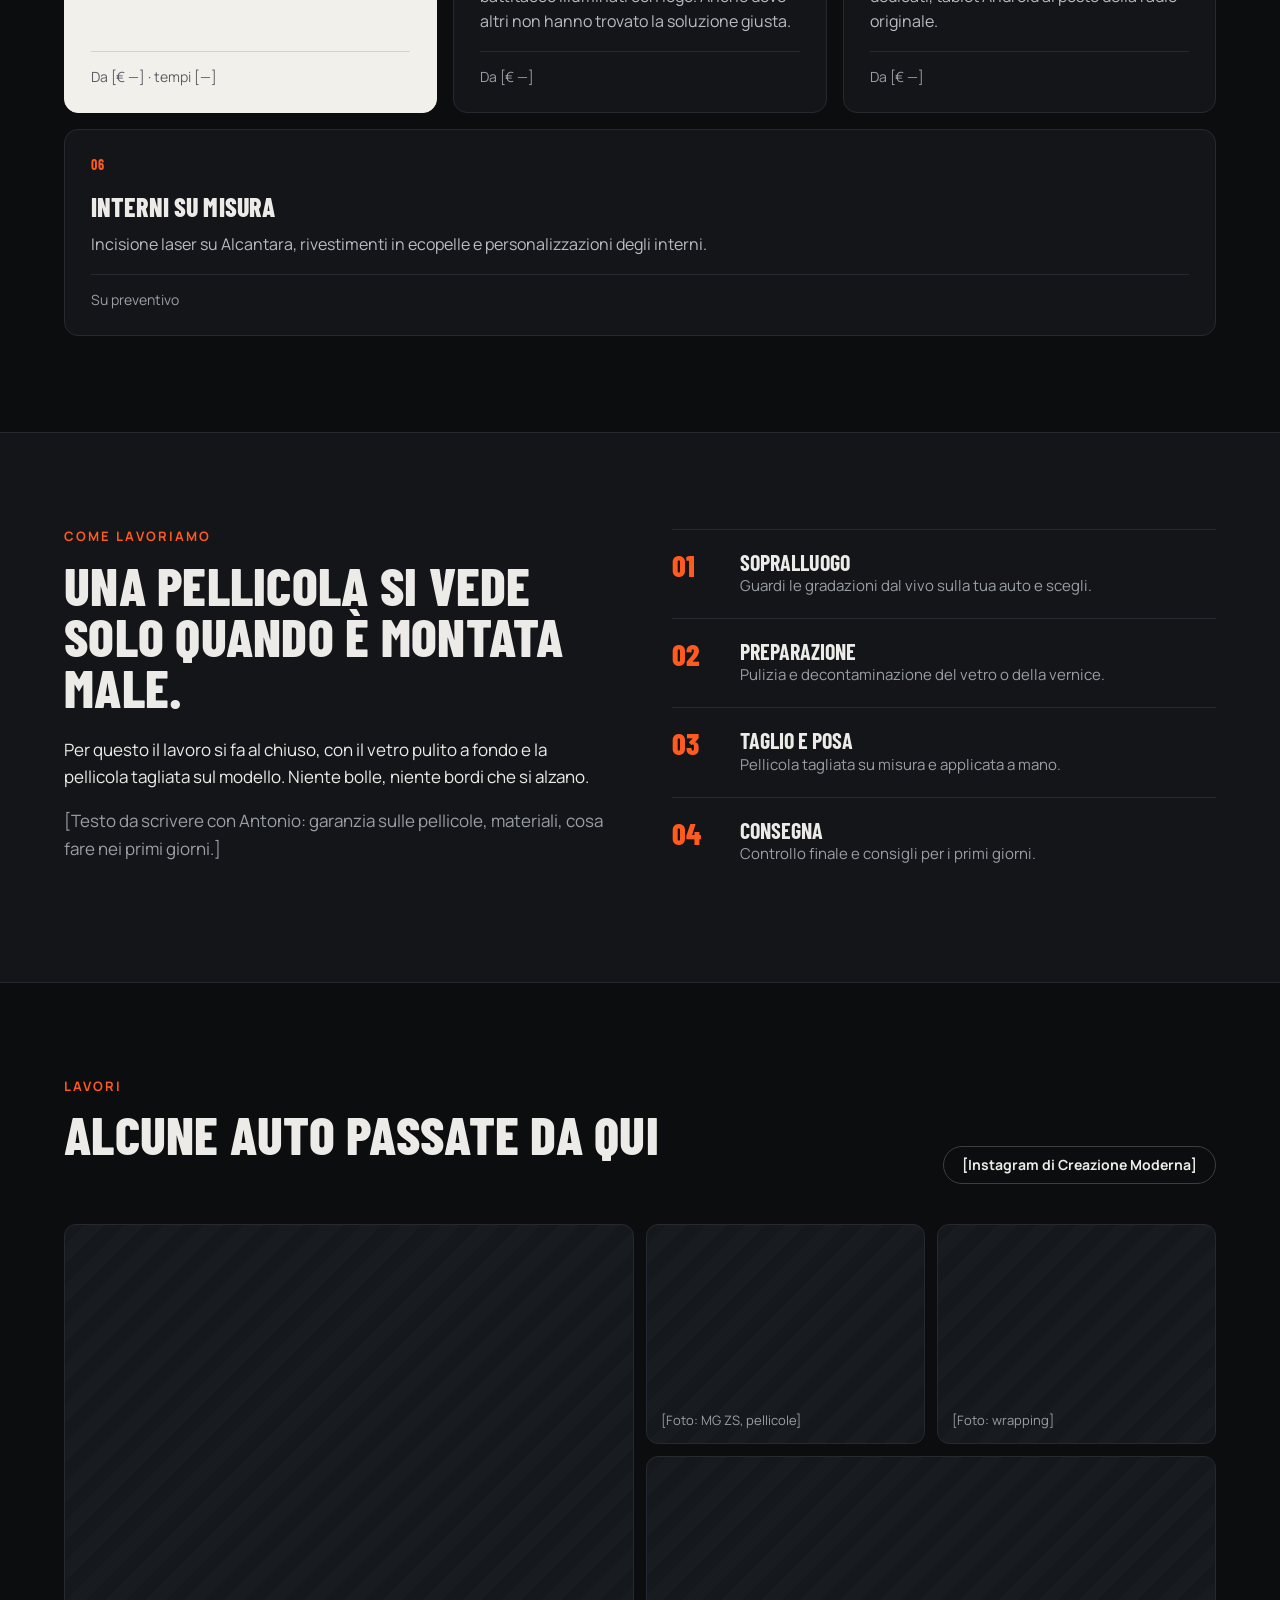
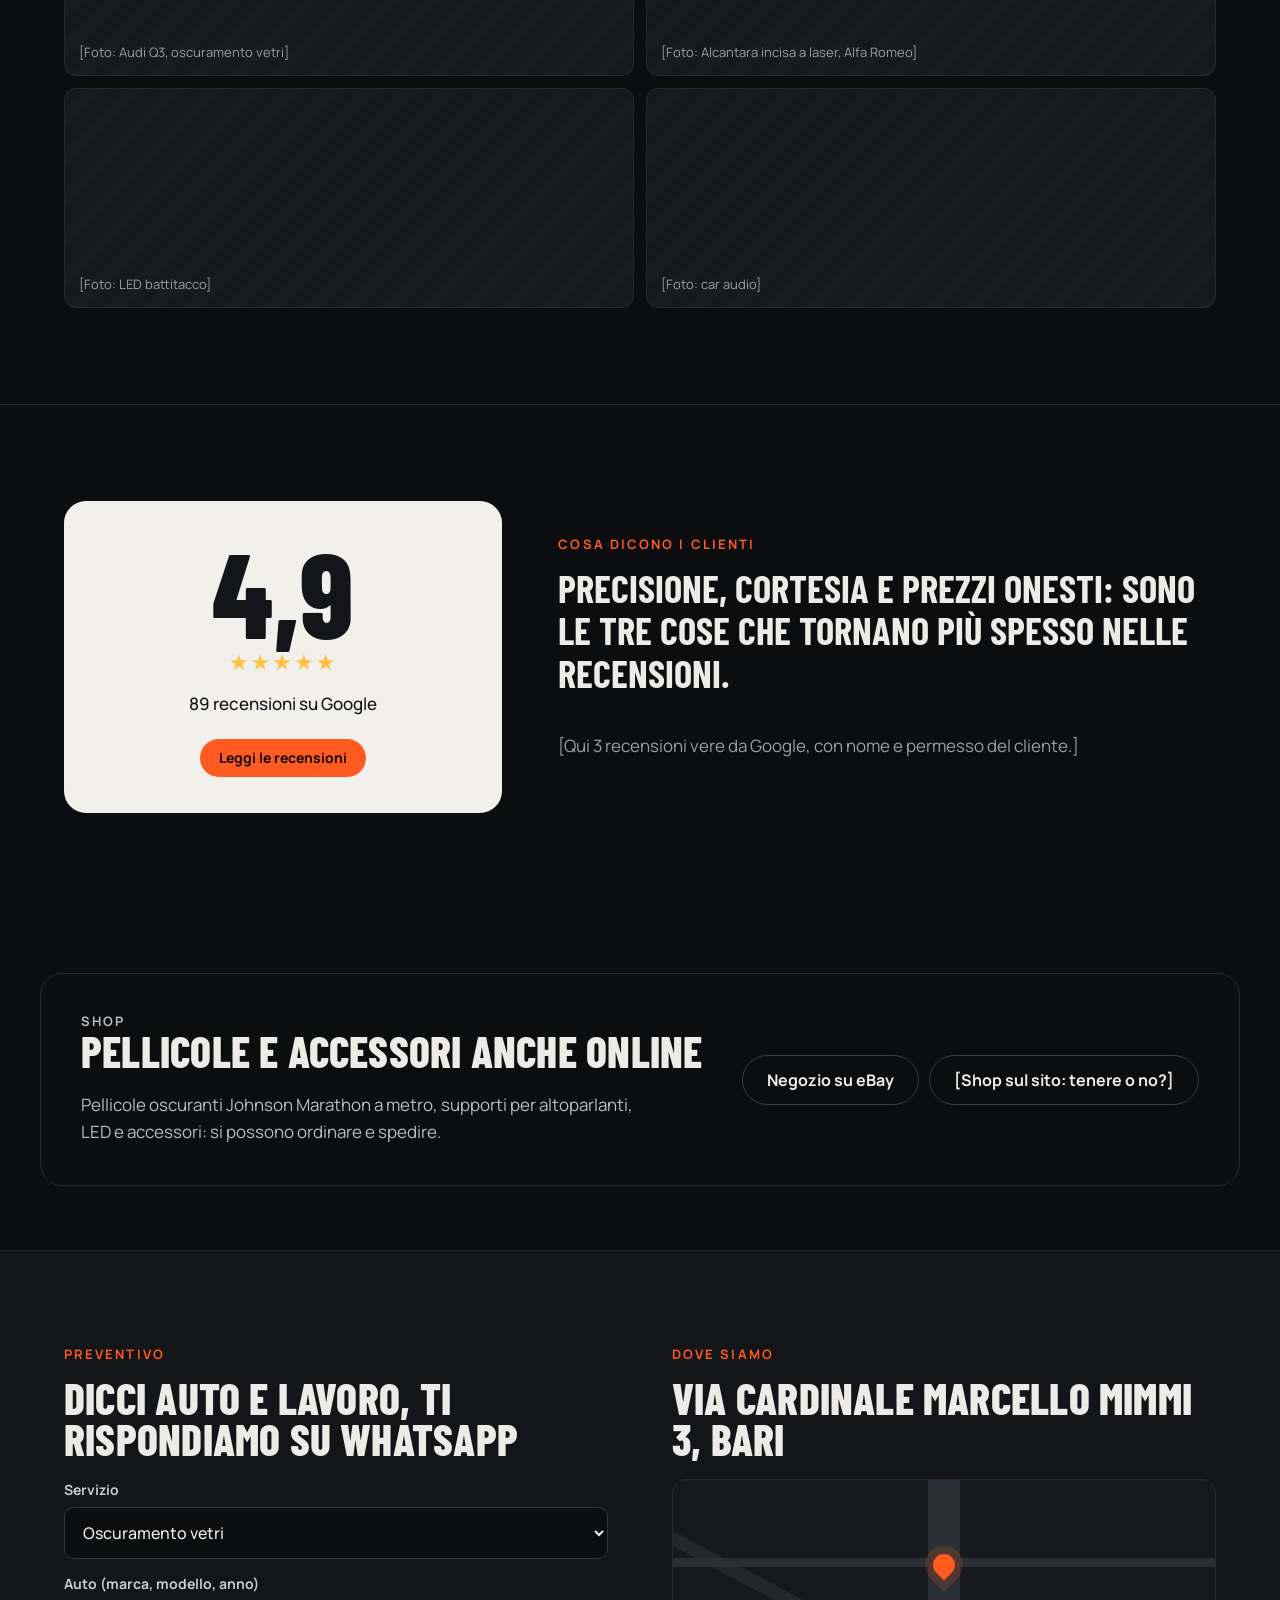
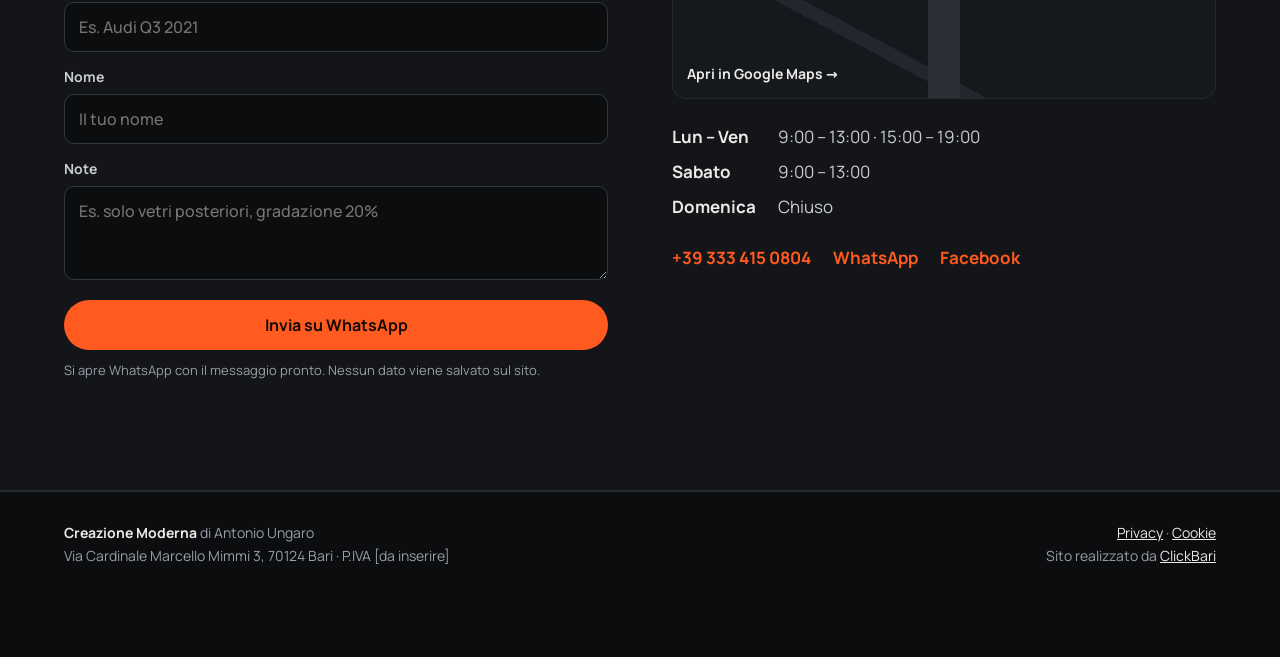
==== commit 2389baf4: "Bozza Creazione Moderna: nuovo sito officina (sostituisce bozza borse) Co-Authored-By: Claude Opus 5" ====
--- a/index.html
+++ b/index.html
@@ -2,278 +2,303 @@
 <html lang="it">
 <head>
 <meta charset="UTF-8">
-<meta name="viewport" content="width=device-width, initial-scale=1.0">
-<title>ARCA — Borse di lusso con sistema antifurto intelligente</title>
-<meta name="description" content="ARCA: borse di lusso italiane con sistema antifurto integrato, sincronizzato con smartphone e smartwatch. Eleganza artigianale, protezione intelligente.">
-<link rel="preconnect" href="https://fonts.googleapis.com">
-<link href="https://fonts.googleapis.com/css2?family=Cormorant+Garamond:wght@500;600;700&family=Jost:wght@300;400;500;600&display=swap" rel="stylesheet">
-<link rel="stylesheet" href="css/style.css">
+<meta name="viewport" content="width=device-width, initial-scale=1">
+<title>Creazione Moderna — Oscuramento vetri, PPF e wrapping a Bari</title>
+<meta name="description" content="Oscuramento vetri, pellicole PPF, wrapping, illuminazione LED e car audio a Bari. Officina di Antonio Ungaro in Via Cardinale Marcello Mimmi 3.">
+<meta name="robots" content="noindex, nofollow">
+<meta name="theme-color" content="#0c0d0f">
+<meta property="og:type" content="website">
+<meta property="og:title" content="Creazione Moderna — Oscuramento vetri, PPF e wrapping a Bari">
+<meta property="og:description" content="Pellicole, wrapping, LED e car audio. Bozza del nuovo sito.">
+<meta property="og:url" content="https://borse-antifurto.netlify.app/">
+<meta property="og:image" content="https://borse-antifurto.netlify.app/assets/og.jpg">
+<meta property="og:image:width" content="1200">
+<meta property="og:image:height" content="630">
+<meta name="twitter:card" content="summary_large_image">
+<meta name="twitter:image" content="https://borse-antifurto.netlify.app/assets/og.jpg">
+<link rel="stylesheet" href="fonts/fonts.css">
+<link rel="stylesheet" href="assets/style.css">
 </head>
 <body>
 
-<div class="draft-banner">🔒 <strong>Bozza di lavoro</strong> — struttura e design indicativi, in attesa di materiali reali (foto, loghi, testi definitivi).</div>
-
-<header class="site-header">
-  <div class="topbar">
-    <div class="container">
-      <div class="topbar-contacts">
-        <a href="tel:+390000000000">📞 +39 000 000 0000</a>
-        <a href="mailto:info@arca-borse.it">✉️ info@arca-borse.it</a>
+<div class="draft">Bozza realizzata da ClickBari. Testi e foto da confermare.</div>
+
+<header class="hdr" id="top">
+  <div class="wrap hdr-in">
+    <a href="#top" class="logo" aria-label="Creazione Moderna">
+      <span class="logo-cm">CM</span>
+      <span class="logo-txt">Creazione<br>Moderna</span>
+    </a>
+    <nav class="nav" id="nav">
+      <a href="#servizi">Servizi</a>
+      <a href="#pellicole">Pellicole</a>
+      <a href="#lavori">Lavori</a>
+      <a href="#recensioni">Recensioni</a>
+      <a href="#dove">Dove siamo</a>
+    </nav>
+    <a class="btn btn-sm btn-accent hdr-cta" href="#preventivo">Preventivo</a>
+    <button class="burger" id="burger" aria-label="Menu" aria-expanded="false"><span></span><span></span></button>
+  </div>
+</header>
+
+<main>
+
+<!-- HERO -->
+<section class="hero">
+  <div class="wrap hero-grid">
+    <div class="hero-copy">
+      <p class="kicker">Officina a Bari · Via Cardinale Marcello Mimmi 3</p>
+      <h1>Oscuramento vetri, PPF e wrapping <span>fatti a mano, al millimetro.</span></h1>
+      <p class="lead">Pellicole per vetri, protezione della carrozzeria, wrapping, luci LED e car audio. Antonio segue di persona ogni lavoro sulla tua auto.</p>
+      <div class="hero-act">
+        <a class="btn btn-accent" href="#preventivo">Chiedi un preventivo</a>
+        <a class="btn btn-ghost" href="https://wa.me/393334150804" target="_blank" rel="noopener">Scrivi su WhatsApp</a>
       </div>
-      <div class="topbar-contacts">
-        <span>Spedizione assicurata in tutta Italia</span>
+      <a class="g-badge" href="https://www.google.com/maps/place/?q=place_id:ChIJgYCbsfzyRxMRjWw0ph49-mY" target="_blank" rel="noopener">
+        <b>4,9</b>
+        <span class="stars" aria-hidden="true">★★★★★</span>
+        <span>89 recensioni su Google</span>
+      </a>
+    </div>
+
+    <!-- simulatore oscuramento -->
+    <div class="tint" aria-label="Simulatore oscuramento vetri">
+      <div class="tint-stage" id="tintStage" style="--vlt:.2">
+        <svg class="car" viewBox="0 0 600 300" aria-hidden="true">
+          <defs>
+            <linearGradient id="body" x1="0" y1="0" x2="0" y2="1">
+              <stop offset="0" stop-color="#565d67"/><stop offset="1" stop-color="#1f2328"/>
+            </linearGradient>
+            <linearGradient id="sky" x1="0" y1="0" x2="1" y2="1">
+              <stop offset="0" stop-color="#d9e4ec"/><stop offset="1" stop-color="#8fa6b8"/>
+            </linearGradient>
+          </defs>
+          <path d="M40 210 C40 175 70 160 120 152 L190 100 C210 86 235 80 262 80 L392 80 C420 80 440 88 458 104 L510 150 C545 156 566 172 566 200 L566 222 C566 232 558 238 548 238 L52 238 C44 238 40 232 40 224 Z" fill="url(#body)"/>
+          <path d="M200 148 L238 104 C246 96 254 93 266 93 L318 93 L318 148 Z" fill="url(#sky)"/>
+          <path d="M332 148 L332 93 L390 93 C404 93 414 97 424 106 L470 148 Z" fill="url(#sky)"/>
+          <g fill="#3b4048"><rect x="276" y="112" width="20" height="26" rx="6"/><rect x="420" y="118" width="18" height="24" rx="6"/><path d="M262 148 L270 130 L300 130 L304 148 Z"/></g>
+          <g class="film">
+            <path d="M200 148 L238 104 C246 96 254 93 266 93 L318 93 L318 148 Z"/>
+            <path d="M332 148 L332 93 L390 93 C404 93 414 97 424 106 L470 148 Z"/>
+          </g>
+          <path d="M60 176 L560 176" stroke="#3a3f46" stroke-width="2"/>
+          <circle cx="160" cy="238" r="42" fill="#0b0c0e"/><circle cx="160" cy="238" r="22" fill="#3a3f46"/>
+          <circle cx="462" cy="238" r="42" fill="#0b0c0e"/><circle cx="462" cy="238" r="22" fill="#3a3f46"/>
+          <rect x="540" y="182" width="22" height="8" rx="3" fill="#ff5a1f" class="led"/>
+        </svg>
+        <div class="tint-read"><b id="vltVal">20%</b><span id="vltTxt">Privacy alta, visibile di giorno</span></div>
       </div>
-    </div>
-  </div>
-  <nav class="navbar container">
-    <a href="index.html" class="brand">
-      <span class="brand-mark">A</span>
-      <span>ARCA</span>
-    </a>
-    <ul class="nav-links">
-      <li><a href="index.html" class="active">Home</a></li>
-      <li><a href="collezione.html">Collezione</a></li>
-      <li><a href="tecnologia.html">Tecnologia</a></li>
-      <li><a href="chi-siamo.html">Chi Siamo</a></li>
-      <li><a href="contatti.html">Contatti</a></li>
-    </ul>
-    <div class="nav-cta">
-      <a href="collezione.html" class="btn btn--primary">Scopri la collezione</a>
-      <button class="nav-toggle" aria-label="Menu">☰</button>
-    </div>
-  </nav>
-</header>
-
-<section class="hero">
-  <div class="container">
+      <div class="tint-ctrl" role="radiogroup" aria-label="Gradazione pellicola">
+        <button data-v="0.05" data-t="Limousine, massima privacy">5%</button>
+        <button data-v="0.2" data-t="Privacy alta, visibile di giorno" class="on">20%</button>
+        <button data-v="0.3" data-t="Equilibrio tra privacy e luce">30%</button>
+        <button data-v="0.5" data-t="Leggero, riduce calore e UV">50%</button>
+      </div>
+      <p class="tint-note">Prova le gradazioni: la percentuale indica quanta luce passa. Sui vetri anteriori valgono limiti di legge: [Antonio spiega cosa si può montare].</p>
+    </div>
+  </div>
+</section>
+
+<!-- STRIP -->
+<section class="strip">
+  <div class="wrap strip-in">
+    <div><b>Johnson Window Films</b><span>pellicole professionali che usa e vende</span></div>
+    <div><b>Aperto 6 giorni</b><span>lun–ven 9–13 · 15–19, sab 9–13</span></div>
+    <div><b>Antonio in officina</b><span>[confermare: lavora da solo?]</span></div>
+    <div><b>[Anni di attività]</b><span>[da confermare]</span></div>
+  </div>
+</section>
+
+<!-- SERVIZI -->
+<section class="sec" id="servizi">
+  <div class="wrap">
+    <div class="sec-hd">
+      <p class="kicker">Servizi</p>
+      <h2>Cosa facciamo in officina</h2>
+    </div>
+    <div class="svc">
+      <article class="card card-big">
+        <span class="num">01</span>
+        <h3>Oscuramento vetri</h3>
+        <p>Pellicole per vetri posteriori e lunotto: più privacy, meno calore nell'abitacolo, protezione dai raggi UV per interni e passeggeri.</p>
+        <ul class="ticks"><li>Gradazioni dal 5% al 50%</li><li>Taglio su misura per il modello</li><li>Anche vetri in plexiglass (es. Fiat 500L, Smart)</li></ul>
+        <p class="price">Da [€ —] · tempi [—]</p>
+      </article>
+      <article class="card">
+        <span class="num">02</span>
+        <h3>PPF · Paint Protection Film</h3>
+        <p>Pellicola trasparente che protegge la vernice da sassi, graffi e piccoli urti. Frontale, fari, zone di carico o auto intera.</p>
+        <p class="price">Da [€ —]</p>
+      </article>
+      <article class="card">
+        <span class="num">03</span>
+        <h3>Wrapping</h3>
+        <p>Cambio colore, tetto, specchietti, dettagli in nero lucido o opaco. Pellicole fumé per fari.</p>
+        <p class="price">Da [€ —]</p>
+      </article>
+      <article class="card">
+        <span class="num">04</span>
+        <h3>Illuminazione LED</h3>
+        <p>Sostituzione lampade, luci interne, battitacco illuminati con logo. Anche dove altri non hanno trovato la soluzione giusta.</p>
+        <p class="price">Da [€ —]</p>
+      </article>
+      <article class="card">
+        <span class="num">05</span>
+        <h3>Car audio e tablet</h3>
+        <p>Autoradio, altoparlanti con supporti dedicati, tablet Android al posto della radio originale.</p>
+        <p class="price">Da [€ —]</p>
+      </article>
+      <article class="card card-wide">
+        <span class="num">06</span>
+        <h3>Interni su misura</h3>
+        <p>Incisione laser su Alcantara, rivestimenti in ecopelle e personalizzazioni degli interni.</p>
+        <p class="price">Su preventivo</p>
+      </article>
+    </div>
+  </div>
+</section>
+
+<!-- PELLICOLE / METODO -->
+<section class="sec sec-dark" id="pellicole">
+  <div class="wrap two">
     <div>
-      <div class="eyebrow" style="color:var(--gold-light);">Eleganza italiana · Protezione intelligente</div>
-      <h1>La borsa che veglia su ciò che conta</h1>
-      <p class="lead">Pelletteria di lusso realizzata a mano, con un sistema antifurto discreto integrato: sincronizzato con smartphone e smartwatch, ti avvisa in tempo reale se la tua borsa si allontana da te.</p>
-      <div class="hero-actions">
-        <a href="collezione.html" class="btn btn--gold">Esplora la collezione</a>
-        <a href="tecnologia.html" class="btn btn--outline-light">Come funziona →</a>
+      <p class="kicker">Come lavoriamo</p>
+      <h2>Una pellicola si vede solo quando è montata male.</h2>
+      <p>Per questo il lavoro si fa al chiuso, con il vetro pulito a fondo e la pellicola tagliata sul modello. Niente bolle, niente bordi che si alzano.</p>
+      <p class="muted">[Testo da scrivere con Antonio: garanzia sulle pellicole, materiali, cosa fare nei primi giorni.]</p>
+    </div>
+    <ol class="steps">
+      <li><b>Sopralluogo</b><span>Guardi le gradazioni dal vivo sulla tua auto e scegli.</span></li>
+      <li><b>Preparazione</b><span>Pulizia e decontaminazione del vetro o della vernice.</span></li>
+      <li><b>Taglio e posa</b><span>Pellicola tagliata su misura e applicata a mano.</span></li>
+      <li><b>Consegna</b><span>Controllo finale e consigli per i primi giorni.</span></li>
+    </ol>
+  </div>
+</section>
+
+<!-- LAVORI -->
+<section class="sec" id="lavori">
+  <div class="wrap">
+    <div class="sec-hd row">
+      <div>
+        <p class="kicker">Lavori</p>
+        <h2>Alcune auto passate da qui</h2>
       </div>
-    </div>
-    <div class="hero-media">
-      <svg viewBox="0 0 200 220" fill="none" xmlns="http://www.w3.org/2000/svg">
-        <path d="M40 90 Q40 60 70 55 L130 55 Q160 60 160 90 L160 190 Q160 205 145 205 L55 205 Q40 205 40 190 Z" stroke="#c9a55c" stroke-width="1.5"/>
-        <path d="M70 90 L70 55 Q70 25 100 25 Q130 25 130 55 L130 90" stroke="#c9a55c" stroke-width="1.5"/>
-        <rect x="85" y="105" width="30" height="22" rx="3" stroke="#c9a55c" stroke-width="1.5"/>
-        <circle cx="100" cy="116" r="4" fill="#c9a55c"/>
-        <path d="M100 120 L100 132" stroke="#c9a55c" stroke-width="1.5"/>
-        <circle cx="100" cy="140" r="18" stroke="#c9a55c" stroke-width="1" opacity="0.5"/>
-        <circle cx="100" cy="140" r="28" stroke="#c9a55c" stroke-width="1" opacity="0.25"/>
-      </svg>
-      <div class="hero-badge">
-        <b>Anti-theft Smart System</b>
-        Sincronizzazione Bluetooth · Allerta in tempo reale
-      </div>
-    </div>
-  </div>
-</section>
-
-<section class="stats-strip">
-  <div class="container">
-    <div class="grid grid--4">
-      <div><b>100%</b><span>Pelle italiana selezionata</span></div>
-      <div><b>&lt;5s</b><span>Tempo di allerta allontanamento</span></div>
-      <div><b>iOS / Android</b><span>App di sincronizzazione</span></div>
-      <div><b>2 anni</b><span>Garanzia su meccanismo e modulo smart</span></div>
-    </div>
-  </div>
-</section>
-
-<section class="section">
-  <div class="container">
-    <div class="section-head">
-      <div>
-        <div class="eyebrow">Perché ARCA</div>
-        <h2>Artigianato e tecnologia, senza compromessi</h2>
-      </div>
-      <a href="tecnologia.html" class="btn btn--outline">Scopri la tecnologia</a>
-    </div>
-    <div class="grid grid--3">
-      <div class="card">
-        <div class="card-icon">✦</div>
-        <h3>Pelletteria artigianale</h3>
-        <p>Ogni borsa è realizzata a mano da maestri pellettieri italiani, con pelli pieno fiore selezionate una a una.</p>
-        <a href="chi-siamo.html" class="card-link">La nostra storia →</a>
-      </div>
-      <div class="card">
-        <div class="card-icon">◈</div>
-        <h3>Sistema antifurto integrato</h3>
-        <p>Un modulo discreto, invisibile all'esterno, sincronizzato via Bluetooth con smartphone e smartwatch.</p>
-        <a href="tecnologia.html" class="card-link">Come funziona →</a>
-      </div>
-      <div class="card">
-        <div class="card-icon">◎</div>
-        <h3>Allerta in tempo reale</h3>
-        <p>Se la borsa si allontana oltre la distanza di sicurezza, ricevi una notifica immediata sul telefono o sull'orologio.</p>
-        <a href="tecnologia.html" class="card-link">Dettagli tecnici →</a>
-      </div>
-    </div>
-  </div>
-</section>
-
-<section class="section section--cream">
-  <div class="container feature">
+      <a class="btn btn-ghost btn-sm" href="https://www.instagram.com/" target="_blank" rel="noopener">[Instagram di Creazione Moderna]</a>
+    </div>
+    <div class="gal">
+      <figure class="ph ph-a"><figcaption>[Foto: Audi Q3, oscuramento vetri]</figcaption></figure>
+      <figure class="ph ph-b"><figcaption>[Foto: MG ZS, pellicole]</figcaption></figure>
+      <figure class="ph ph-c"><figcaption>[Foto: wrapping]</figcaption></figure>
+      <figure class="ph ph-d"><figcaption>[Foto: Alcantara incisa a laser, Alfa Romeo]</figcaption></figure>
+      <figure class="ph ph-e"><figcaption>[Foto: LED battitacco]</figcaption></figure>
+      <figure class="ph ph-f"><figcaption>[Foto: car audio]</figcaption></figure>
+    </div>
+  </div>
+</section>
+
+<!-- RECENSIONI -->
+<section class="sec sec-line" id="recensioni">
+  <div class="wrap rev">
+    <div class="rev-score">
+      <b>4,9</b>
+      <span class="stars" aria-hidden="true">★★★★★</span>
+      <p>89 recensioni su Google</p>
+      <a class="btn btn-accent btn-sm" href="https://www.google.com/maps/place/?q=place_id:ChIJgYCbsfzyRxMRjWw0ph49-mY" target="_blank" rel="noopener">Leggi le recensioni</a>
+    </div>
+    <div class="rev-words">
+      <p class="kicker">Cosa dicono i clienti</p>
+      <p class="rev-big">Precisione, cortesia e prezzi onesti: sono le tre cose che tornano più spesso nelle recensioni.</p>
+      <p class="muted">[Qui 3 recensioni vere da Google, con nome e permesso del cliente.]</p>
+    </div>
+  </div>
+</section>
+
+<!-- SHOP -->
+<section class="sec shop">
+  <div class="wrap shop-in">
     <div>
-      <div class="eyebrow">La tecnologia</div>
-      <h2>Un'idea semplice: la tua borsa non dovrebbe mai sparire senza che tu lo sappia</h2>
-      <p>Ogni borsa ARCA integra un modulo Bluetooth Low Energy, nascosto nella fodera, che comunica costantemente con la app ARCA sul tuo telefono o sul tuo smartwatch.</p>
-      <ul class="list-check">
-        <li>Notifica istantanea in caso di allontanamento improvviso</li>
-        <li>Ultima posizione nota visibile in app</li>
-        <li>Autonomia della batteria fino a 8 mesi</li>
-        <li>Nessuna modifica visibile al design della borsa</li>
-      </ul>
-      <a href="tecnologia.html" class="btn btn--outline" style="margin-top:8px;">Approfondisci →</a>
-    </div>
-    <div class="feature-media">
-      <svg viewBox="0 0 240 200" fill="none" xmlns="http://www.w3.org/2000/svg">
-        <rect x="20" y="30" width="90" height="140" rx="14" stroke="#a4823a" stroke-width="1.5"/>
-        <rect x="34" y="50" width="62" height="94" rx="2" stroke="#a4823a" stroke-width="1"/>
-        <circle cx="65" cy="158" r="5" stroke="#a4823a" stroke-width="1.5"/>
-        <path d="M120 100 Q135 70 150 100" stroke="#a4823a" stroke-width="1.5" fill="none"/>
-        <path d="M110 100 Q135 55 160 100" stroke="#a4823a" stroke-width="1" fill="none" opacity="0.4"/>
-        <rect x="150" y="60" width="70" height="100" rx="10" stroke="#a4823a" stroke-width="1.5"/>
-        <rect x="162" y="76" width="46" height="46" rx="6" stroke="#a4823a" stroke-width="1"/>
-        <circle cx="185" cy="99" r="10" stroke="#a4823a" stroke-width="1"/>
-      </svg>
-    </div>
-  </div>
-</section>
-
-<section class="section">
-  <div class="container">
-    <div class="section-head">
-      <div>
-        <div class="eyebrow">Collezione</div>
-        <h2>Le nostre creazioni</h2>
-      </div>
-      <a href="collezione.html" class="btn btn--outline">Vedi tutta la collezione</a>
-    </div>
-    <div class="grid grid--3">
-      <div class="card product-card">
-        <div class="product-media">
-          <span class="product-tag">Smart</span>
-          <svg viewBox="0 0 160 140" fill="none" xmlns="http://www.w3.org/2000/svg">
-            <path d="M25 60 Q25 40 45 38 L115 38 Q135 40 135 60 L135 120 Q135 130 125 130 L35 130 Q25 130 25 120 Z" stroke="#14120f" stroke-width="1.3"/>
-            <path d="M50 60 L50 38 Q50 18 80 18 Q110 18 110 38 L110 60" stroke="#14120f" stroke-width="1.3"/>
-          </svg>
-        </div>
-        <div class="product-body">
-          <div class="product-meta">Tote · Pelle pieno fiore</div>
-          <h3>Modello Aurora</h3>
-          <p>Silhouette strutturata, ideale per il giorno.</p>
-          <div class="product-price">€ 890</div>
-        </div>
-      </div>
-      <div class="card product-card">
-        <div class="product-media">
-          <span class="product-tag">Smart</span>
-          <svg viewBox="0 0 160 140" fill="none" xmlns="http://www.w3.org/2000/svg">
-            <rect x="35" y="45" width="90" height="70" rx="8" stroke="#14120f" stroke-width="1.3"/>
-            <path d="M55 45 Q55 25 80 25 Q105 25 105 45" stroke="#14120f" stroke-width="1.3"/>
-            <rect x="70" y="65" width="20" height="16" rx="2" stroke="#14120f" stroke-width="1"/>
-          </svg>
-        </div>
-        <div class="product-body">
-          <div class="product-meta">Shoulder bag · Vitello</div>
-          <h3>Modello Notte</h3>
-          <p>Linee minimal, portabilità versatile.</p>
-          <div class="product-price">€ 750</div>
-        </div>
-      </div>
-      <div class="card product-card">
-        <div class="product-media">
-          <span class="product-tag">Smart</span>
-          <svg viewBox="0 0 160 140" fill="none" xmlns="http://www.w3.org/2000/svg">
-            <path d="M30 55 L130 55 L120 120 Q118 128 108 128 L52 128 Q42 128 40 120 Z" stroke="#14120f" stroke-width="1.3"/>
-            <path d="M60 55 Q60 30 80 30 Q100 30 100 55" stroke="#14120f" stroke-width="1.3"/>
-          </svg>
-        </div>
-        <div class="product-body">
-          <div class="product-meta">Clutch · Pelle scamosciata</div>
-          <h3>Modello Luce</h3>
-          <p>Formato sera, presenza discreta e sicura.</p>
-          <div class="product-price">€ 620</div>
-        </div>
-      </div>
-    </div>
-  </div>
-</section>
-
-<section class="section">
-  <div class="container">
-    <blockquote class="quote-block">
-      "Il vero lusso non è solo indossare qualcosa di bello — è non doversene mai preoccupare."
-      <cite>— Filosofia ARCA</cite>
-    </blockquote>
-  </div>
-</section>
-
-<section class="section--tight">
-  <div class="container">
-    <div class="cta-banner">
-      <h2>Prenota un'anteprima della collezione</h2>
-      <p>Lasciaci i tuoi contatti: ti aggiorneremo sul lancio e sulle disponibilità in edizione limitata.</p>
-      <div class="cta-actions">
-        <a href="contatti.html" class="btn btn--gold">Contattaci</a>
-        <a href="https://wa.me/390000000000" class="btn btn--outline-light" target="_blank" rel="noopener">WhatsApp →</a>
-      </div>
-    </div>
-  </div>
-</section>
-
-<footer class="site-footer">
-  <div class="container">
-    <div class="footer-grid">
-      <div>
-        <div class="footer-brand"><span class="brand-mark">A</span> ARCA</div>
-        <p style="max-width:280px;">Borse di lusso italiane con sistema antifurto intelligente integrato.</p>
-        <div class="footer-social">
-          <a href="#" aria-label="Instagram">ig</a>
-          <a href="#" aria-label="Facebook">f</a>
-          <a href="#" aria-label="TikTok">tt</a>
-        </div>
-      </div>
-      <div class="footer-col">
-        <h4>Il sito</h4>
-        <ul>
-          <li><a href="collezione.html">Collezione</a></li>
-          <li><a href="tecnologia.html">Tecnologia</a></li>
-          <li><a href="chi-siamo.html">Chi Siamo</a></li>
-          <li><a href="contatti.html">Contatti</a></li>
-        </ul>
-      </div>
-      <div class="footer-col">
-        <h4>Assistenza</h4>
-        <ul>
-          <li><a href="contatti.html">Domande frequenti</a></li>
-          <li><a href="contatti.html">Spedizioni e resi</a></li>
-          <li><a href="contatti.html">Garanzia</a></li>
-        </ul>
-      </div>
-      <div class="footer-col">
-        <h4>Contatti</h4>
-        <ul>
-          <li><a href="tel:+390000000000">+39 000 000 0000</a></li>
-          <li><a href="mailto:info@arca-borse.it">info@arca-borse.it</a></li>
-          <li><a href="https://wa.me/390000000000">WhatsApp →</a></li>
-        </ul>
-      </div>
-    </div>
-    <div class="footer-bottom">
-      <span>© 2026 ARCA — Bozza di lavoro, non sito ufficiale</span>
-      <span><a href="#">Privacy</a> · <a href="#">Cookie</a></span>
+      <p class="kicker">Shop</p>
+      <h2>Pellicole e accessori anche online</h2>
+      <p>Pellicole oscuranti Johnson Marathon a metro, supporti per altoparlanti, LED e accessori: si possono ordinare e spedire.</p>
+    </div>
+    <div class="shop-act">
+      <a class="btn btn-ghost" href="https://www.ebay.it/str/creazionemoderna" target="_blank" rel="noopener">Negozio su eBay</a>
+      <a class="btn btn-ghost" href="#">[Shop sul sito: tenere o no?]</a>
+    </div>
+  </div>
+</section>
+
+<!-- PREVENTIVO + DOVE -->
+<section class="sec sec-dark" id="preventivo">
+  <div class="wrap two">
+    <form class="quote" id="quote">
+      <p class="kicker">Preventivo</p>
+      <h2>Dicci auto e lavoro, ti rispondiamo su WhatsApp</h2>
+      <label>Servizio
+        <select name="servizio" required>
+          <option>Oscuramento vetri</option>
+          <option>PPF</option>
+          <option>Wrapping</option>
+          <option>Illuminazione LED</option>
+          <option>Car audio / tablet</option>
+          <option>Interni</option>
+          <option>Altro</option>
+        </select>
+      </label>
+      <label>Auto (marca, modello, anno)
+        <input name="auto" placeholder="Es. Audi Q3 2021" required>
+      </label>
+      <label>Nome
+        <input name="nome" placeholder="Il tuo nome" required>
+      </label>
+      <label>Note
+        <textarea name="note" rows="3" placeholder="Es. solo vetri posteriori, gradazione 20%"></textarea>
+      </label>
+      <button class="btn btn-accent" type="submit">Invia su WhatsApp</button>
+      <p class="form-note">Si apre WhatsApp con il messaggio pronto. Nessun dato viene salvato sul sito.</p>
+    </form>
+
+    <div class="where" id="dove">
+      <p class="kicker">Dove siamo</p>
+      <h2>Via Cardinale Marcello Mimmi 3, Bari</h2>
+      <a class="map" href="https://www.google.com/maps/place/?q=place_id:ChIJgYCbsfzyRxMRjWw0ph49-mY" target="_blank" rel="noopener" aria-label="Apri in Google Maps">
+        <span class="pin"></span>
+        <span class="map-lbl">Apri in Google Maps →</span>
+      </a>
+      <dl class="hours">
+        <dt>Lun – Ven</dt><dd>9:00 – 13:00 · 15:00 – 19:00</dd>
+        <dt>Sabato</dt><dd>9:00 – 13:00</dd>
+        <dt>Domenica</dt><dd>Chiuso</dd>
+      </dl>
+      <p class="contacts">
+        <a href="tel:+393334150804">+39 333 415 0804</a>
+        <a href="https://wa.me/393334150804" target="_blank" rel="noopener">WhatsApp</a>
+        <a href="https://www.facebook.com/creazionemoderna/" target="_blank" rel="noopener">Facebook</a>
+      </p>
+    </div>
+  </div>
+</section>
+
+</main>
+
+<footer class="ftr">
+  <div class="wrap ftr-in">
+    <div>
+      <b>Creazione Moderna</b> di Antonio Ungaro<br>
+      Via Cardinale Marcello Mimmi 3, 70124 Bari · P.IVA [da inserire]
+    </div>
+    <div class="ftr-r">
+      <a href="#">Privacy</a> · <a href="#">Cookie</a><br>
+      Sito realizzato da <a href="https://clickbari.it" target="_blank" rel="noopener">ClickBari</a>
     </div>
   </div>
 </footer>
 
-<a href="https://wa.me/390000000000" class="whatsapp-float" target="_blank" rel="noopener" aria-label="WhatsApp">💬</a>
-
-<script src="js/main.js"></script>
+<a class="wa-float" href="https://wa.me/393334150804" target="_blank" rel="noopener" aria-label="WhatsApp">
+  <svg viewBox="0 0 32 32" aria-hidden="true"><path fill="#fff" d="M16 3a13 13 0 0 0-11.2 19.6L3 29l6.6-1.7A13 13 0 1 0 16 3Zm0 23.7a10.7 10.7 0 0 1-5.5-1.5l-.4-.2-3.9 1 1-3.8-.2-.4A10.7 10.7 0 1 1 16 26.7Zm5.9-8c-.3-.2-1.9-.9-2.2-1-.3-.1-.5-.2-.7.2l-1 1.2c-.2.2-.4.2-.7.1a8.8 8.8 0 0 1-4.4-3.8c-.3-.6.3-.5 1-1.8.1-.2 0-.4 0-.6l-1-2.4c-.3-.6-.5-.5-.7-.5h-.6a1.2 1.2 0 0 0-.9.4 3.7 3.7 0 0 0-1.1 2.7 6.4 6.4 0 0 0 1.3 3.4 14.7 14.7 0 0 0 5.7 5c2.1.9 2.9 1 4 .8.6-.1 1.9-.8 2.2-1.5.3-.7.3-1.3.2-1.5l-.6-.3Z"/></svg>
+</a>
+
+<script src="assets/main.js"></script>
 </body>
 </html>
--- a/fonts/fonts.css
+++ b/fonts/fonts.css
@@ -0,0 +1,6 @@
+@font-face{font-family:"Barlow Condensed";font-style:normal;font-weight:600;font-display:swap;src:url(barlow-condensed-latin-600-normal.woff2) format("woff2")}
+@font-face{font-family:"Barlow Condensed";font-style:normal;font-weight:700;font-display:swap;src:url(barlow-condensed-latin-700-normal.woff2) format("woff2")}
+@font-face{font-family:"Barlow Condensed";font-style:normal;font-weight:800;font-display:swap;src:url(barlow-condensed-latin-800-normal.woff2) format("woff2")}
+@font-face{font-family:"Manrope";font-style:normal;font-weight:400;font-display:swap;src:url(manrope-latin-400-normal.woff2) format("woff2")}
+@font-face{font-family:"Manrope";font-style:normal;font-weight:500;font-display:swap;src:url(manrope-latin-500-normal.woff2) format("woff2")}
+@font-face{font-family:"Manrope";font-style:normal;font-weight:700;font-display:swap;src:url(manrope-latin-700-normal.woff2) format("woff2")}
--- a/assets/style.css
+++ b/assets/style.css
@@ -0,0 +1,181 @@
+:root{
+  --bg:#0c0d0f; --bg2:#131519; --bg3:#1b1e23; --line:#262a30;
+  --ink:#ecebe7; --mute:#9a9ea6; --accent:#ff5a1f; --accent2:#ff7a45;
+  --paper:#f2f0eb; --paper-ink:#141519;
+  --wrap:1200px; --r:14px;
+}
+*{box-sizing:border-box}
+html{scroll-behavior:smooth;-webkit-text-size-adjust:100%}
+body{margin:0;background:var(--bg);color:var(--ink);font:400 17px/1.6 "Manrope",system-ui,sans-serif;-webkit-font-smoothing:antialiased;overflow-x:hidden}
+img,svg{display:block;max-width:100%}
+a{color:inherit}
+h1,h2,h3{font-family:"Barlow Condensed",sans-serif;font-weight:800;text-transform:uppercase;letter-spacing:.005em;line-height:.95;margin:0 0 .45em}
+h1{font-size:clamp(44px,5.6vw,78px)}
+h1 span{display:block;color:var(--mute);font-weight:600}
+h2{font-size:clamp(34px,4.2vw,56px)}
+h3{font-size:26px;line-height:1}
+p{margin:0 0 1em}
+.wrap{max-width:var(--wrap);margin:0 auto;padding:0 24px}
+.kicker{font:700 13px/1.2 "Manrope";letter-spacing:.16em;text-transform:uppercase;color:var(--accent);margin-bottom:14px}
+.muted{color:var(--mute)}
+
+.draft{background:var(--accent);color:#120804;text-align:center;font-size:13px;font-weight:700;padding:7px 12px}
+
+/* header */
+.hdr{position:sticky;top:0;z-index:50;background:rgba(12,13,15,.86);backdrop-filter:blur(10px);border-bottom:1px solid var(--line)}
+.hdr-in{display:flex;align-items:center;gap:28px;height:70px}
+.logo{display:flex;align-items:center;gap:10px;text-decoration:none}
+.logo-cm{font:800 26px/1 "Barlow Condensed";background:var(--ink);color:var(--bg);padding:6px 7px 4px;border-radius:4px;letter-spacing:.02em}
+.logo-txt{font:700 14px/1.05 "Barlow Condensed";text-transform:uppercase;letter-spacing:.08em}
+.nav{display:flex;gap:26px;margin-left:auto}
+.nav a{text-decoration:none;font-size:15px;font-weight:500;color:var(--mute)}
+.nav a:hover{color:var(--ink)}
+.burger{display:none;background:none;border:0;width:40px;height:40px;padding:10px;margin-left:auto;cursor:pointer}
+.burger span{display:block;height:2px;background:var(--ink);margin:6px 0;transition:.2s}
+
+.btn{display:inline-flex;align-items:center;justify-content:center;gap:8px;font:700 16px/1 "Manrope";padding:16px 24px;border-radius:999px;text-decoration:none;border:1.5px solid transparent;cursor:pointer;transition:background .15s,border-color .15s,color .15s}
+.btn-sm{padding:11px 18px;font-size:14px}
+.btn-accent{background:var(--accent);color:#140904}
+.btn-accent:hover{background:var(--accent2)}
+.btn-ghost{border-color:#3a3f46;color:var(--ink);background:transparent}
+.btn-ghost:hover{border-color:var(--ink)}
+
+/* hero */
+.hero{padding:64px 0 56px;background:radial-gradient(900px 500px at 85% 20%,#1c2027 0,transparent 60%)}
+.hero-grid{display:grid;grid-template-columns:minmax(0,1.05fr) minmax(0,1fr);gap:48px;align-items:center}
+.lead{font-size:19px;color:#c9cbd0;max-width:520px}
+.hero-act{display:flex;flex-wrap:wrap;gap:12px;margin:28px 0 26px}
+.g-badge{display:inline-flex;align-items:center;gap:10px;text-decoration:none;padding:10px 16px 10px 12px;border:1px solid var(--line);border-radius:999px;font-size:14px;color:var(--mute)}
+.g-badge b{font:800 22px/1 "Barlow Condensed";color:var(--ink)}
+.stars{color:#ffc247;letter-spacing:2px;font-size:14px}
+
+.tint{background:var(--bg2);border:1px solid var(--line);border-radius:22px;padding:22px}
+.tint-stage{position:relative;border-radius:14px;background:linear-gradient(180deg,#20242a,#0f1113);padding:26px 18px 12px;overflow:hidden}
+.car .film path{fill:#050607;opacity:calc((1 - var(--vlt)) * .93);transition:opacity .45s ease}
+.car .led{filter:drop-shadow(0 0 6px #ff5a1f)}
+.tint-read{display:flex;align-items:baseline;gap:12px;margin-top:6px}
+.tint-read b{font:800 44px/1 "Barlow Condensed";color:var(--ink)}
+.tint-read span{color:var(--mute);font-size:15px}
+.tint-ctrl{display:grid;grid-template-columns:repeat(4,minmax(0,1fr));gap:8px;margin-top:16px}
+.tint-ctrl button{font:700 18px/1 "Barlow Condensed";background:var(--bg3);color:var(--mute);border:1px solid var(--line);border-radius:10px;padding:12px 0;cursor:pointer}
+.tint-ctrl button.on{background:var(--ink);color:var(--bg);border-color:var(--ink)}
+.tint-note{font-size:13px;color:var(--mute);margin:14px 0 0}
+
+.strip{border-top:1px solid var(--line);border-bottom:1px solid var(--line);background:var(--bg2)}
+.strip-in{display:grid;grid-template-columns:repeat(4,minmax(0,1fr))}
+.strip-in div{padding:22px 20px;border-left:1px solid var(--line)}
+.strip-in div:first-child{border-left:0;padding-left:0}
+.strip-in b{display:block;font:700 22px/1.1 "Barlow Condensed";text-transform:uppercase}
+.strip-in span{font-size:14px;color:var(--mute)}
+
+/* sections */
+.sec{padding:96px 0}
+.sec-hd{margin-bottom:40px}
+.sec-hd.row{display:flex;justify-content:space-between;align-items:flex-end;gap:20px;flex-wrap:wrap}
+.sec-dark{background:var(--bg2);border-top:1px solid var(--line);border-bottom:1px solid var(--line)}
+.sec-line{border-top:1px solid var(--line)}
+
+.svc{display:grid;grid-template-columns:repeat(3,minmax(0,1fr));gap:16px}
+.card{position:relative;background:var(--bg2);border:1px solid var(--line);border-radius:var(--r);padding:28px 26px 24px;display:flex;flex-direction:column}
+.card p{color:#b9bcc2;font-size:16px}
+.card .num{font:700 14px/1 "Barlow Condensed";color:var(--accent);letter-spacing:.1em;margin-bottom:22px}
+.card .price{margin:auto 0 0;padding-top:14px;border-top:1px solid var(--line);font-size:14px;color:var(--mute)}
+.card-wide{grid-column:1/-1}
+.card-big{grid-row:span 2;background:var(--paper);color:var(--paper-ink);border-color:var(--paper)}
+.card-big h3{font-size:40px}
+.card-big p{color:#3d4047}
+.card-big .price{border-color:#d6d2c8;color:#5b5e66}
+.ticks{list-style:none;padding:0;margin:0 0 20px}
+.ticks li{padding:9px 0 9px 26px;border-top:1px solid #d6d2c8;position:relative;font-size:15px;font-weight:500}
+.ticks li::before{content:"";position:absolute;left:2px;top:15px;width:12px;height:7px;border-left:2px solid var(--accent);border-bottom:2px solid var(--accent);transform:rotate(-45deg)}
+
+.two{display:grid;grid-template-columns:minmax(0,1fr) minmax(0,1fr);gap:64px;align-items:start}
+.steps{list-style:none;margin:0;padding:0;counter-reset:s}
+.steps li{counter-increment:s;display:grid;grid-template-columns:56px 1fr;gap:0 12px;padding:20px 0;border-top:1px solid var(--line)}
+.steps li::before{content:"0" counter(s);grid-row:span 2;font:800 30px/1 "Barlow Condensed";color:var(--accent)}
+.steps b{font:700 22px/1.1 "Barlow Condensed";text-transform:uppercase}
+.steps span{color:var(--mute);font-size:15px}
+
+.gal{display:grid;grid-template-columns:repeat(4,minmax(0,1fr));grid-auto-rows:220px;gap:12px}
+.ph{margin:0;border-radius:12px;position:relative;overflow:hidden;border:1px solid var(--line);background:repeating-linear-gradient(135deg,#15181c 0 14px,#181b20 14px 28px)}
+.ph figcaption{position:absolute;left:14px;bottom:12px;right:14px;font-size:13px;color:var(--mute)}
+.ph-a{grid-column:span 2;grid-row:span 2}
+.ph-d,.ph-e,.ph-f{grid-column:span 2}
+
+.rev{display:grid;grid-template-columns:minmax(0,.8fr) minmax(0,1.2fr);gap:56px;align-items:center}
+.rev-score{background:var(--paper);color:var(--paper-ink);border-radius:22px;padding:36px;text-align:center}
+.rev-score b{display:block;font:800 120px/.9 "Barlow Condensed"}
+.rev-score .stars{font-size:22px}
+.rev-score p{margin:10px 0 22px;font-weight:500}
+.rev-big{font:700 clamp(28px,3vw,40px)/1.1 "Barlow Condensed";text-transform:uppercase}
+
+.shop{padding:64px 0}
+.shop-in{display:flex;justify-content:space-between;align-items:center;gap:32px;flex-wrap:wrap;border:1px solid var(--line);border-radius:22px;padding:40px}
+.shop-in p{color:#b9bcc2;max-width:560px;margin:0}
+.shop-in h2{font-size:clamp(30px,3.4vw,44px)}
+.shop-act{display:flex;gap:10px;flex-wrap:wrap}
+
+.quote label{display:block;font-size:14px;font-weight:700;margin-bottom:14px;color:#c9cbd0}
+.quote input,.quote select,.quote textarea{display:block;width:100%;margin-top:6px;font:500 16px "Manrope";color:var(--ink);background:var(--bg);border:1px solid #333840;border-radius:10px;padding:13px 14px}
+.quote input:focus,.quote select:focus,.quote textarea:focus{outline:none;border-color:var(--accent)}
+.quote h2{font-size:clamp(30px,3.4vw,44px)}
+.quote .btn{width:100%;margin-top:6px}
+.form-note{font-size:13px;color:var(--mute);margin-top:10px}
+.where h2{font-size:clamp(30px,3.4vw,44px)}
+.map{display:block;position:relative;height:220px;border-radius:14px;border:1px solid var(--line);text-decoration:none;overflow:hidden;
+  background:
+   linear-gradient(90deg,transparent 47%,#2a2f36 47% 53%,transparent 53%),
+   linear-gradient(0deg,transparent 60%,#2a2f36 60% 64%,transparent 64%),
+   linear-gradient(28deg,transparent 30%,#23272d 30% 33%,transparent 33%),
+   #15181c}
+.pin{position:absolute;left:50%;top:44%;width:22px;height:22px;margin:-22px 0 0 -11px;background:var(--accent);border-radius:50% 50% 50% 0;transform:rotate(-45deg);box-shadow:0 0 0 8px rgba(255,90,31,.18)}
+.map-lbl{position:absolute;left:14px;bottom:12px;font-size:14px;font-weight:700}
+.hours{display:grid;grid-template-columns:auto 1fr;gap:8px 22px;margin:24px 0}
+.hours dt{font-weight:700}
+.hours dd{margin:0;color:#c9cbd0}
+.contacts{display:flex;flex-wrap:wrap;gap:10px 22px;font-weight:700}
+.contacts a{color:var(--accent);text-decoration:none}
+
+.ftr{border-top:1px solid var(--line);padding:30px 0 90px;font-size:14px;color:var(--mute)}
+.ftr-in{display:flex;justify-content:space-between;gap:20px;flex-wrap:wrap}
+.ftr b{color:var(--ink)}
+.ftr-r{text-align:right}
+.ftr a{color:var(--ink)}
+
+.wa-float{position:fixed;right:18px;bottom:18px;z-index:60;width:58px;height:58px;border-radius:50%;background:#25d366;display:grid;place-items:center;box-shadow:0 8px 24px rgba(0,0,0,.4)}
+.wa-float svg{width:30px;height:30px}
+
+@media (max-width:980px){
+  .hero-grid,.two,.rev{grid-template-columns:minmax(0,1fr);gap:40px}
+  .svc{grid-template-columns:repeat(2,minmax(0,1fr))}
+  .card-big{grid-column:span 2;grid-row:auto}
+  .ph-e,.ph-f{grid-column:auto}
+  .gal{grid-template-columns:repeat(2,minmax(0,1fr));grid-auto-rows:170px}
+  .strip-in{grid-template-columns:repeat(2,minmax(0,1fr))}
+  .strip-in div:nth-child(3){border-left:0;padding-left:0}
+  .strip-in div{border-top:1px solid var(--line)}
+  .strip-in div:nth-child(-n+2){border-top:0}
+}
+@media (max-width:820px){
+  .nav{position:fixed;inset:70px 0 auto 0;flex-direction:column;gap:0;background:var(--bg);border-bottom:1px solid var(--line);padding:8px 24px 18px;display:none}
+  .nav.open{display:flex}
+  .nav a{padding:14px 0;border-top:1px solid var(--line);font-size:18px;color:var(--ink)}
+  .burger{display:block}
+  .hdr-cta{display:none}
+}
+@media (max-width:600px){
+  body{font-size:16px}
+  .wrap{padding:0 18px}
+  .hero{padding:40px 0}
+  .sec{padding:64px 0}
+  .svc{grid-template-columns:minmax(0,1fr)}
+  .card-big{grid-column:auto}
+  .card-big h3{font-size:34px}
+  .hero-act .btn{flex:1 1 100%}
+  .tint{padding:14px}
+  .tint-read b{font-size:36px}
+  .gal{grid-auto-rows:140px}
+  .shop-in{padding:26px}
+  .rev-score b{font-size:96px}
+  .ftr-r{text-align:left}
+}
